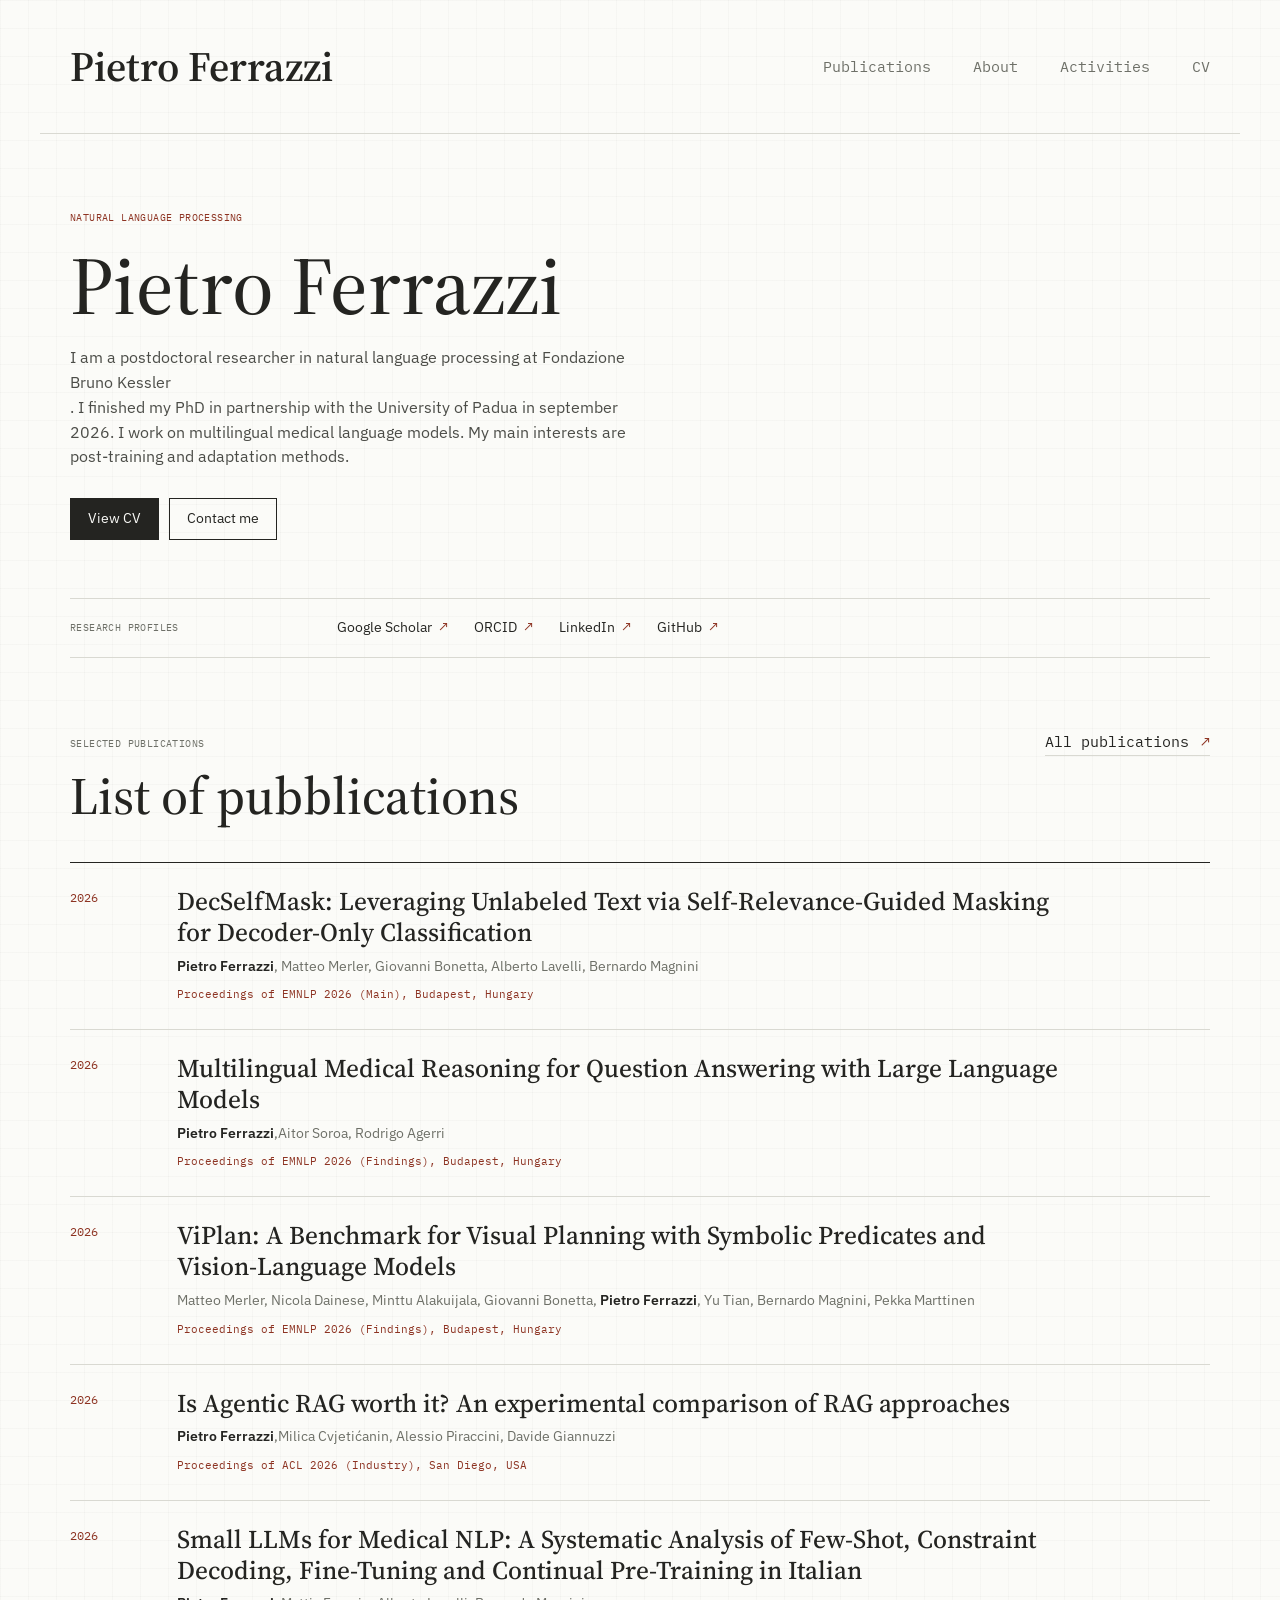
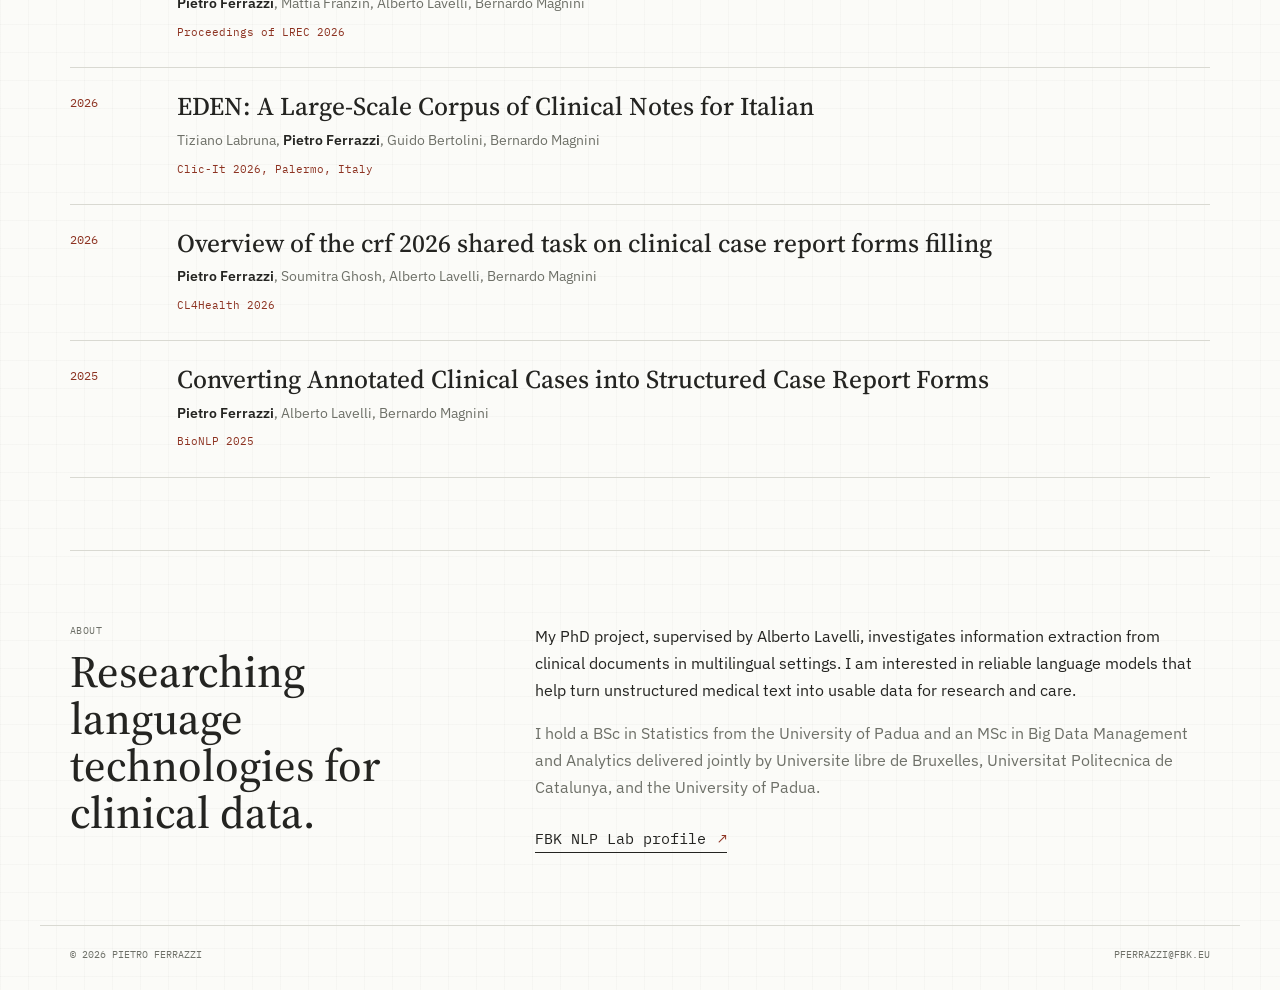
==== index.html @ 0dffb195 "changed bio" ====
<!DOCTYPE html>
<html lang="en">
  <head>
    <meta charset="UTF-8">
    <meta name="viewport" content="width=device-width, initial-scale=1.0">
    <meta
      name="description"
      content="Pietro Ferrazzi is a PhD researcher in natural language processing at Fondazione Bruno Kessler and the University of Padua."
    >
    <meta name="theme-color" content="#fbfbf8">
    <title>Pietro Ferrazzi | Researcher in NLP</title>
    <link rel="preconnect" href="https://fonts.googleapis.com">
    <link rel="preconnect" href="https://fonts.gstatic.com" crossorigin>
    <link
      href="https://fonts.googleapis.com/css2?family=IBM+Plex+Mono:wght@400;500&family=IBM+Plex+Sans:wght@400;500;600&family=Source+Serif+4:opsz,wght@8..60,500;8..60,600&display=swap"
      rel="stylesheet"
    >
    <link rel="stylesheet" href="styles.css">
  </head>
  <body>
    <header class="site-header">
      <a class="site-name" href="#top">Pietro Ferrazzi</a>
      <nav aria-label="Main navigation">
        <a href="#publications">Publications</a>
        <a href="#about">About</a>
        <a href="activities.html">Activities</a>
        <a href="cv.html">CV</a>
      </nav>
    </header>

    <main id="top">
      <section class="profile" aria-labelledby="page-title">
        <div class="identity">
          <p class="kicker">Natural language processing</p>
          <h1 id="page-title">Pietro Ferrazzi</h1>
          <p class="summary">
            I am a postdoctoral researcher in natural language processing at <a href="https://nlplab.fbk.eu/" target="_blank" rel="noreferrer">Fondazione Bruno Kessler</a><br>. I finished my PhD in partnership with the <a href="https://www.unipd.it/" target="_blank" rel="noreferrer">University of Padua</a> in september 2026. I work on multilingual medical language models. My main interests are post-training and adaptation methods.
          </p>
          <div class="primary-actions">
            <a class="button button-primary" href="cv.html">View CV</a>
            <a class="button" href="mailto:pferrazzi@fbk.eu">Contact me</a>
          </div>
        </div>

      </section>

      <section class="quick-links" aria-label="Research profiles">
        <p class="section-label">Research profiles</p>
        <div class="link-set">
          <a href="https://scholar.google.com/citations?user=y60N1qsAAAAJ&amp;hl=en" target="_blank" rel="noreferrer">Google Scholar <span aria-hidden="true">&nearr;</span></a>
          <a href="https://orcid.org/0009-0007-6223-9112" target="_blank" rel="noreferrer">ORCID <span aria-hidden="true">&nearr;</span></a>
          <a href="https://www.linkedin.com/in/pietro-ferrazzi/" target="_blank" rel="noreferrer">LinkedIn <span aria-hidden="true">&nearr;</span></a>
          <a href="https://github.com/ferrazzipietro" target="_blank" rel="noreferrer">GitHub <span aria-hidden="true">&nearr;</span></a>
        </div>
      </section>

      <section class="content-section publications" id="publications" aria-labelledby="publications-title">
        <div class="section-heading">
          <p class="section-label">Selected publications</p>
          <a class="quiet-link" href="https://scholar.google.com/citations?user=y60N1qsAAAAJ&amp;hl=en" target="_blank" rel="noreferrer">All publications <span aria-hidden="true">&nearr;</span></a>
        </div>
        <h2 id="publications-title">List of pubblications</h2>

        <ol class="publication-list">
          <li>
            <p class="publication-year">2026</p>
            <div class="publication-body">
              <h3><a href="https://arxiv.org/abs/2606.09466" target="_blank" rel="noreferrer">DecSelfMask: Leveraging Unlabeled Text via Self-Relevance-Guided Masking for Decoder-Only Classification</a></h3>
              <p><strong>Pietro Ferrazzi</strong>, Matteo Merler, Giovanni Bonetta, Alberto Lavelli, Bernardo Magnini</p>
              <p class="venue">Proceedings of EMNLP 2026 (Main), Budapest, Hungary</p>
            </div>
          </li>
          <li>
            <p class="publication-year">2026</p>
            <div class="publication-body">
              <h3><a href="https://arxiv.org/abs/2512.05658" target="_blank" rel="noreferrer">Multilingual Medical Reasoning for Question Answering with Large Language Models</a></h3>
              <p><strong>Pietro Ferrazzi</strong>,Aitor Soroa, Rodrigo Agerri</p>
              <p class="venue">Proceedings of EMNLP 2026 (Findings), Budapest, Hungary</p>
            </div>
          </li>
          <li>
            <p class="publication-year">2026</p>
            <div class="publication-body">
              <h3><a href="https://arxiv.org/abs/2606.09466" target="_blank" rel="noreferrer">ViPlan: A Benchmark for Visual Planning with Symbolic Predicates and Vision-Language Models</a></h3>
              <p>Matteo Merler, Nicola Dainese, Minttu Alakuijala, Giovanni Bonetta, <strong>Pietro Ferrazzi</strong>, Yu Tian, Bernardo Magnini, Pekka Marttinen</p>
              <p class="venue">Proceedings of EMNLP 2026 (Findings), Budapest, Hungary</p>
            </div>
          </li>
          <li>
            <p class="publication-year">2026</p>
            <div class="publication-body">
              <h3><a href="https://aclanthology.org/2026.acl-industry.5/" target="_blank" rel="noreferrer">Is Agentic RAG worth it? An experimental comparison of RAG approaches</a></h3>
              <p><strong>Pietro Ferrazzi</strong>,Milica Cvjetićanin, Alessio Piraccini, Davide Giannuzzi</p>
              <p class="venue">Proceedings of ACL 2026 (Industry), San Diego, USA</p>
            </div>
          </li>
          <li>
            <p class="publication-year">2026</p>
            <div class="publication-body">
              <h3><a href="https://lrec.elra.info/lrec2026-main-192" target="_blank" rel="noreferrer">Small LLMs for Medical NLP: A Systematic Analysis of Few-Shot, Constraint Decoding, Fine-Tuning and Continual Pre-Training in Italian</a></h3>
              <p><strong>Pietro Ferrazzi</strong>, Mattia Franzin, Alberto Lavelli, Bernardo Magnini</p>
              <p class="venue">Proceedings of LREC 2026</p>
            </div>
          </li>
          <li>
            <p class="publication-year">2026</p>
            <div class="publication-body">
              <h3><a href="https://aclanthology.org/2026.acl-srw.9/" target="_blank" rel="noreferrer">EDEN: A Large-Scale Corpus of Clinical Notes for Italian</a></h3>
              <p>Tiziano Labruna, <strong>Pietro Ferrazzi</strong>, Guido Bertolini, Bernardo Magnini</p>
              <p class="venue">Clic-It 2026, Palermo, Italy</p>
            </div>
          </li>
          <li>
            <p class="publication-year">2026</p>
            <div class="publication-body">
              <h3><a href="https://aclanthology.org/2026.cl4health-1.22/" target="_blank" rel="noreferrer">Overview of the crf 2026 shared task on clinical case report forms filling</a></h3>
              <p><strong>Pietro Ferrazzi</strong>, Soumitra Ghosh, Alberto Lavelli, Bernardo Magnini</p>
              <p class="venue">CL4Health 2026</p>
            </div>
          </li>
          <li>
            <p class="publication-year">2025</p>
            <div class="publication-body">
              <h3><a href="https://aclanthology.org/2025.bionlp-1.26/" target="_blank" rel="noreferrer">Converting Annotated Clinical Cases into Structured Case Report Forms</a></h3>
              <p><strong>Pietro Ferrazzi</strong>, Alberto Lavelli, Bernardo Magnini</p>
              <p class="venue">BioNLP 2025</p>
            </div>
          </li>
        </ol>
      </section>

      <section class="content-section about" id="about" aria-labelledby="about-title">
        <div>
          <p class="section-label">About</p>
          <h2 id="about-title">Researching language technologies for clinical data.</h2>
        </div>
        <div class="about-copy">
          <p>
            My PhD project, supervised by Alberto Lavelli, investigates information extraction from clinical documents in multilingual settings. I am interested in reliable language models that help turn unstructured medical text into usable data for research and care.
          </p>
          <p>
            I hold a BSc in Statistics from the University of Padua and an MSc in Big Data Management and Analytics delivered jointly by Universite libre de Bruxelles, Universitat Politecnica de Catalunya, and the University of Padua.
          </p>
          <a class="text-link" href="https://nlplab.fbk.eu/people/pietro-ferrazzi" target="_blank" rel="noreferrer">FBK NLP Lab profile <span aria-hidden="true">&nearr;</span></a>
        </div>
      </section>
    </main>

    <footer>
      <p>&copy; <span data-year></span> Pietro Ferrazzi</p>
      <a href="mailto:pferrazzi@fbk.eu">pferrazzi@fbk.eu</a>
    </footer>
    <script src="script.js"></script>
  </body>
</html>
---- styles.css ----
:root {
  --background: #fbfbf8;
  --ink: #242421;
  --muted: #6e7068;
  --line: #d9d9d2;
  --accent: #8d3322;
  --serif: "Source Serif 4", Georgia, serif;
  --sans: "IBM Plex Sans", sans-serif;
  --mono: "IBM Plex Mono", monospace;
}

* { box-sizing: border-box; }
html { scroll-behavior: smooth; }
body {
  background-color: var(--background);
  background-image: linear-gradient(rgba(36, 36, 33, .025) 1px, transparent 1px), linear-gradient(90deg, rgba(36, 36, 33, .025) 1px, transparent 1px);
  background-size: 28px 28px;
  color: var(--ink);
  font-family: var(--sans);
  font-size: 16px;
  line-height: 1.55;
  margin: 0;
}

a { color: inherit; text-decoration: none; }
a:focus-visible { outline: 2px solid var(--accent); outline-offset: 4px; }
h1, h2, h3, p { margin-top: 0; }

.site-header {
  align-items: center;
  border-bottom: 1px solid var(--line);
  display: flex;
  justify-content: space-between;
  margin: 0 auto;
  max-width: 1200px;
  padding: 34px 30px;
}
.site-name { font-family: var(--serif); font-size: 42px; font-weight: 600; }
nav { display: flex; gap: 42px; }
nav a, .quiet-link, .text-link { font-family: var(--mono); font-size: 15px; }
nav a { color: var(--muted); }
nav a:hover, .quiet-link:hover, .text-link:hover { color: var(--accent); }

main { margin: 0 auto; max-width: 1200px; padding: 0 30px; }
.profile {
  display: grid;
  gap: clamp(42px, 8vw, 126px);
  grid-template-columns: minmax(0, 1.35fr) minmax(300px, .8fr);
  padding: clamp(48px, 6.5vw, 76px) 0 clamp(42px, 5vw, 58px);
}
.kicker, .section-label, .fact-label {
  color: var(--muted);
  font-family: var(--mono);
  font-size: 10px;
  letter-spacing: .04em;
  text-transform: uppercase;
}
.kicker { color: var(--accent); margin-bottom: 20px; }
h1, h2 { font-family: var(--serif); font-weight: 500; letter-spacing: 0; }
h1 { font-size: clamp(48px, 6.4vw, 88px); line-height: .96; margin-bottom: 21px; }
.role { font-size: clamp(19px, 2.1vw, 27px); line-height: 1.25; margin-bottom: 21px; }
.summary { color: #4c4d48; font-size: 16px; max-width: 570px; }
.primary-actions { display: flex; flex-wrap: wrap; gap: 10px; margin-top: 29px; }
.button { border: 1px solid var(--ink); display: inline-block; font-size: 14px; padding: 9px 17px; transition: background-color .18s ease, color .18s ease; }
.button:hover { background: var(--ink); color: var(--background); }
.button-primary { background: var(--ink); color: var(--background); }
.button-primary:hover { background: var(--accent); border-color: var(--accent); }

.profile-facts { align-self: end; border-top: 2px solid var(--ink); }
.fact { border-bottom: 1px solid var(--line); padding: 14px 0 15px; }
.fact-label { margin-bottom: 3px; }
.fact p:last-child { font-size: 14px; line-height: 1.45; margin: 0; }
.fact a { border-bottom: 1px solid var(--line); }
.fact a:hover { border-color: var(--accent); color: var(--accent); }

.quick-links { align-items: center; border-bottom: 1px solid var(--line); border-top: 1px solid var(--line); display: grid; gap: 34px; grid-template-columns: minmax(140px, .8fr) minmax(0, 3fr); padding: 18px 0; }
.quick-links .section-label { margin: 0; }
.link-set { display: flex; flex-wrap: wrap; gap: 12px 25px; }
.link-set a { font-size: 14px; }
.link-set a:hover { color: var(--accent); }
.link-set span, .quiet-link span, .text-link span { color: var(--accent); margin-left: 3px; }

.content-section { padding: clamp(50px, 6vw, 72px) 0; }
.section-heading { align-items: baseline; display: flex; justify-content: space-between; }
.section-heading .section-label { margin-bottom: 18px; }
.quiet-link { border-bottom: 1px solid var(--line); padding-bottom: 2px; }
h2 { font-size: clamp(34px, 4.1vw, 54px); line-height: 1.05; margin-bottom: 38px; }
.publication-list { border-top: 1px solid var(--ink); list-style: none; margin: 0; padding: 0; }
.publication-list li { border-bottom: 1px solid var(--line); display: grid; gap: 22px; grid-template-columns: 85px minmax(0, 1fr); padding: 23px 0 26px; }
.publication-year { color: var(--accent); font-family: var(--mono); font-size: 12px; margin: 3px 0 0; }
.publication-body h3 { font-family: var(--serif); font-size: clamp(20px, 2vw, 27px); font-weight: 500; line-height: 1.2; margin-bottom: 8px; max-width: 890px; }
.publication-body h3 a:hover { color: var(--accent); }
.publication-body p { color: var(--muted); font-size: 14px; margin-bottom: 3px; }
.publication-body strong { color: var(--ink); font-weight: 600; }
.publication-body .venue { color: var(--accent); font-family: var(--mono); font-size: 11px; margin: 9px 0 0; }

.about { border-top: 1px solid var(--line); display: grid; gap: clamp(45px, 10vw, 165px); grid-template-columns: minmax(160px, .8fr) minmax(0, 1.6fr); }
.about h2 { font-size: clamp(30px, 3.5vw, 46px); margin-bottom: 0; }
.about-copy { max-width: 685px; }
.about-copy p { font-size: 16px; line-height: 1.7; }
.about-copy p + p { color: var(--muted); }
.text-link { border-bottom: 1px solid var(--ink); display: inline-block; margin-top: 9px; padding-bottom: 2px; }

.cv-intro { padding-bottom: clamp(45px, 6vw, 72px); }
.cv-section { border-top: 1px solid var(--line); max-width: 900px; }
.cv-section h2 { margin-bottom: 21px; }
.cv-copy { font-size: 17px; line-height: 1.7; max-width: 760px; }
.career-section { max-width: none; }
.career-list { position: relative; }
.career-list::before { background: #465164; bottom: 10px; content: ""; left: calc(28% + 32px); position: absolute; top: 10px; width: 2px; }
.career-entry { display: grid; grid-template-columns: minmax(190px, 28%) 64px minmax(0, 1fr); padding: 0 0 clamp(64px, 7vw, 105px); }
.career-entry:last-child { padding-bottom: 0; }
.career-meta { grid-column: 1; padding-right: 28px; }
.career-organisation { color: var(--ink); font-family: var(--mono); font-size: 12px; font-weight: 500; letter-spacing: .02em; line-height: 1.6; margin-bottom: 18px; text-transform: uppercase; }
.career-period { color: #566174; font-family: var(--mono); font-size: 12px; font-style: italic; line-height: 1.4; margin: 0; }
.career-marker { align-items: start; display: flex; grid-column: 2; justify-content: center; position: relative; }
.career-marker span { background: #465164; border: 3px solid var(--background); border-radius: 50%; display: block; height: 22px; margin-top: -3px; width: 22px; }
.career-detail { grid-column: 3; padding-left: 12px; }
.career-detail h3 { font-family: var(--mono); font-size: clamp(16px, 1.6vw, 21px); font-weight: 500; line-height: 1.35; margin: 0 0 17px; text-transform: uppercase; }
.career-detail p:last-child { color: #566174; font-family: var(--mono); font-size: 14px; line-height: 1.6; margin-bottom: 0; max-width: 700px; }

.activities-intro { align-items: end; display: grid; gap: clamp(45px, 10vw, 150px); grid-template-columns: minmax(0, 1fr) minmax(260px, .55fr); padding: clamp(70px, 10vw, 126px) 0 clamp(50px, 7vw, 84px); }
.activities-intro h1 { margin: 0; }
.activities-intro > p { color: #4c4d48; font-size: 17px; line-height: 1.65; margin: 0 0 5px; max-width: 400px; }
.activities-list { border-top: 2px solid var(--ink); }
.activity-entry { display: grid; gap: 28px; grid-template-columns: minmax(130px, .52fr) minmax(220px, .9fr) minmax(0, 1.25fr); padding: clamp(38px, 5vw, 68px) 0; }
.activity-entry + .activity-entry { border-top: 1px solid var(--line); }
.activity-meta { padding-top: 3px; }
.activity-date, .activity-type { font-family: var(--mono); font-size: 11px; line-height: 1.45; }
.activity-date { color: var(--accent); margin-bottom: 11px; }
.activity-type { color: var(--muted); margin: 0; text-transform: uppercase; }
.activity-media { aspect-ratio: 4 / 3; margin: 0; overflow: hidden; }
.activity-media img { display: block; height: 100%; object-fit: cover; width: 100%; }
.activity-media-portrait img { object-position: center 26%; }
.activity-media-tall img { object-position: center 38%; }
.activity-copy h2 { font-size: clamp(26px, 3vw, 40px); margin: -5px 0 15px; }
.activity-copy > p { color: #4c4d48; font-size: 15px; line-height: 1.7; margin-bottom: 17px; max-width: 560px; }
.activity-secondary-link { margin-left: 20px; }

footer { border-top: 1px solid var(--line); color: var(--muted); display: flex; font-family: var(--mono); font-size: 10px; justify-content: space-between; margin: 0 auto; max-width: 1200px; padding: 21px 30px 28px; text-transform: uppercase; }
footer p { margin: 0; }
footer a:hover, .print-button:hover { color: var(--accent); }
.print-button { background: none; border: 0; color: inherit; cursor: pointer; font: inherit; padding: 0; text-transform: uppercase; }

@media (max-width: 720px) {
  .site-header { padding: 34px 20px; }
  nav { gap: 15px; }
  nav a { font-size: 12px; }
  main { padding: 0 20px; }
  .profile { display: block; padding: 65px 0 48px; }
  .profile-facts { margin-top: 54px; }
  .quick-links { display: block; padding: 17px 0; }
  .quick-links .section-label { margin-bottom: 13px; }
  .link-set { gap: 9px 18px; }
  .content-section { padding: 65px 0; }
  .publication-list li { gap: 8px; grid-template-columns: 1fr; }
  .career-list::before { bottom: 8px; left: 10px; top: 8px; }
  .career-entry { column-gap: 14px; grid-template-columns: 22px minmax(0, 1fr); padding-bottom: 54px; row-gap: 12px; }
  .career-meta { grid-column: 2; grid-row: 1; padding-right: 0; }
  .career-marker { grid-column: 1; grid-row: 1 / span 2; justify-content: flex-start; }
  .career-marker span { height: 20px; margin-top: -2px; width: 20px; }
  .career-detail { grid-column: 2; grid-row: 2; padding-left: 0; }
  .career-organisation { font-size: 11px; margin-bottom: 8px; }
  .career-detail h3 { font-size: 16px; margin-bottom: 12px; }
  .career-detail p:last-child { font-size: 13px; }
  .activities-intro { display: block; padding: 65px 0 48px; }
  .activities-intro > p { margin-top: 28px; }
  .activity-entry { display: grid; gap: 18px; grid-template-columns: 1fr; padding: 45px 0; }
  .activity-meta { align-items: baseline; display: flex; gap: 14px; padding: 0; }
  .activity-date { margin: 0; }
  .activity-media { max-width: 560px; order: 3; }
  .activity-copy { order: 2; }
  .activity-copy h2 { margin-top: 0; }
  .activity-secondary-link { margin-left: 15px; }
  .about { display: block; }
  .about .section-label { margin-bottom: 17px; }
  .about h2 { margin-bottom: 28px; }
  footer { padding: 21px 20px 26px; }
}

@media (max-width: 410px) {
  .site-name { font-size: 34px; }
  nav { gap: 10px; }
  nav a { font-size: 11px; }
  .section-heading { align-items: flex-start; flex-direction: column; gap: 4px; }
  .button { padding: 8px 14px; }
}

@media print {
  body { background: #fff; }
  .site-header, .primary-actions, .quick-links, footer { display: none; }
  main { max-width: none; padding: 0; }
}
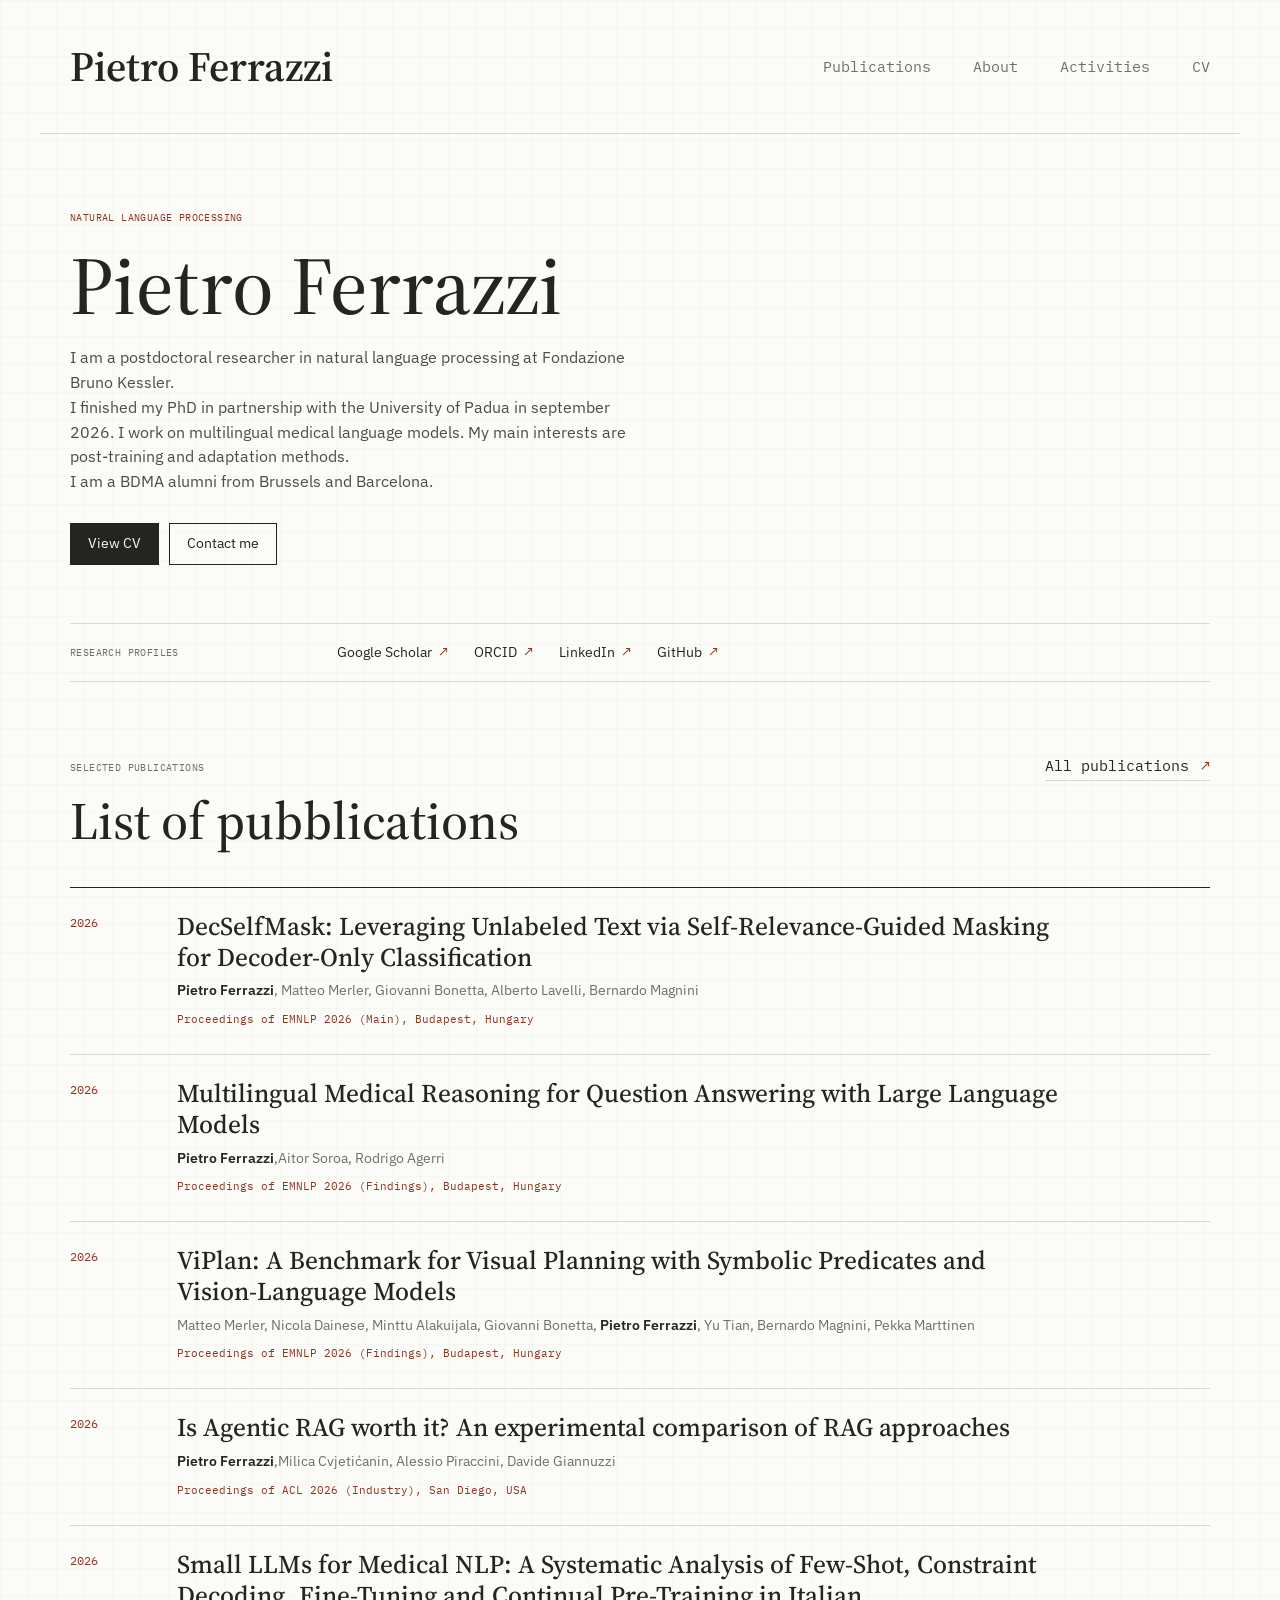
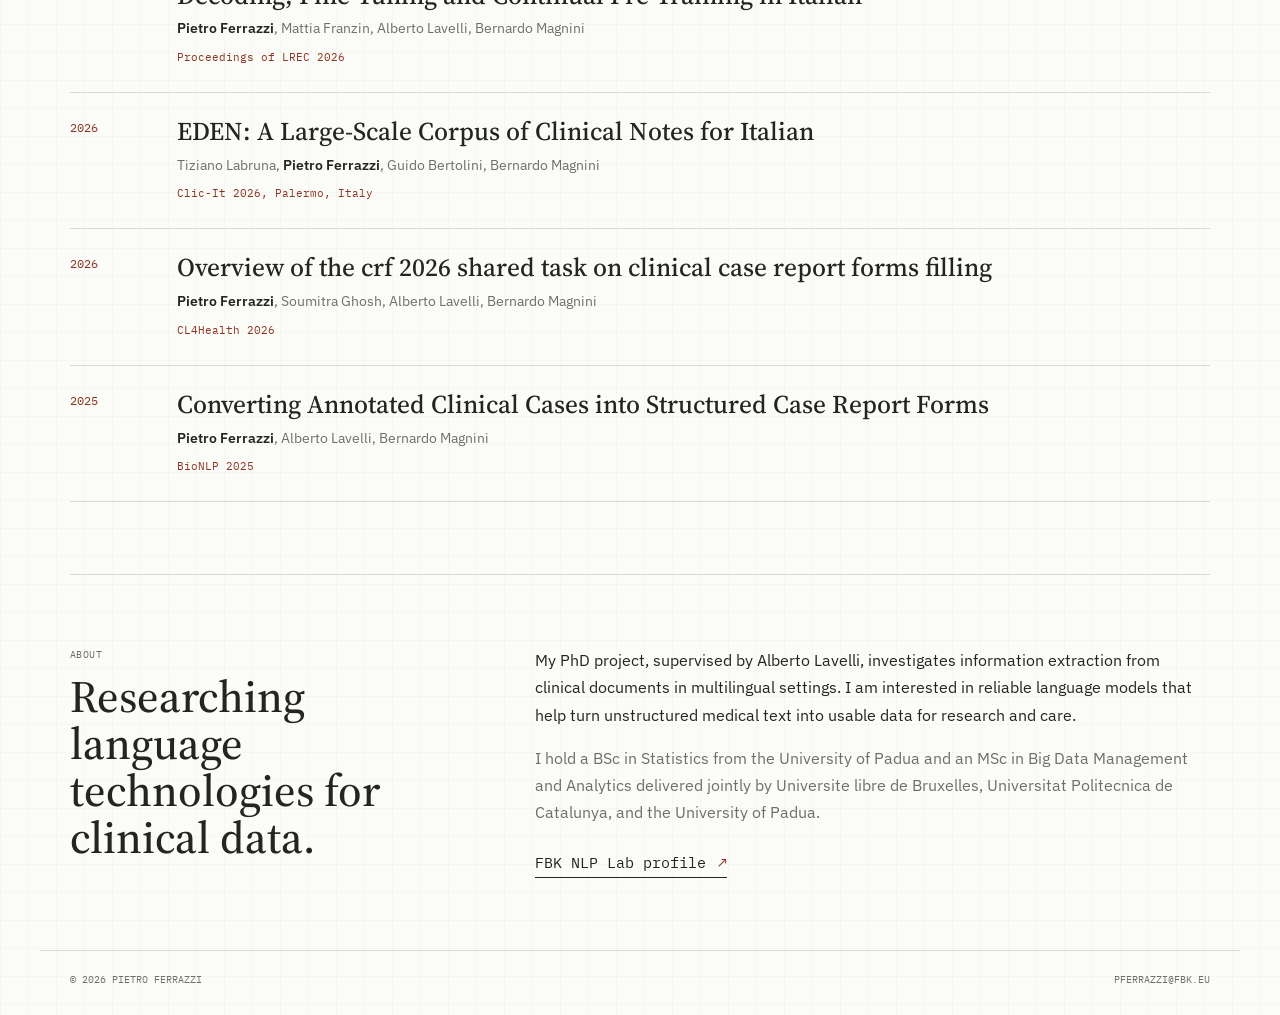
==== commit 9c92d2a2: "changed bio" ====
--- a/index.html
+++ b/index.html
@@ -34,7 +34,7 @@
           <p class="kicker">Natural language processing</p>
           <h1 id="page-title">Pietro Ferrazzi</h1>
           <p class="summary">
-            I am a postdoctoral researcher in natural language processing at <a href="https://nlplab.fbk.eu/" target="_blank" rel="noreferrer">Fondazione Bruno Kessler</a><br>. I finished my PhD in partnership with the <a href="https://www.unipd.it/" target="_blank" rel="noreferrer">University of Padua</a> in september 2026. I work on multilingual medical language models. My main interests are post-training and adaptation methods.
+            I am a postdoctoral researcher in natural language processing at <a href="https://nlplab.fbk.eu/" target="_blank" rel="noreferrer">Fondazione Bruno Kessler</a>.<br>I finished my PhD in partnership with the <a href="https://www.unipd.it/" target="_blank" rel="noreferrer">University of Padua</a> in september 2026. I work on multilingual medical language models. My main interests are post-training and adaptation methods. <br>I am a BDMA alumni from Brussels and Barcelona.
           </p>
           <div class="primary-actions">
             <a class="button button-primary" href="cv.html">View CV</a>
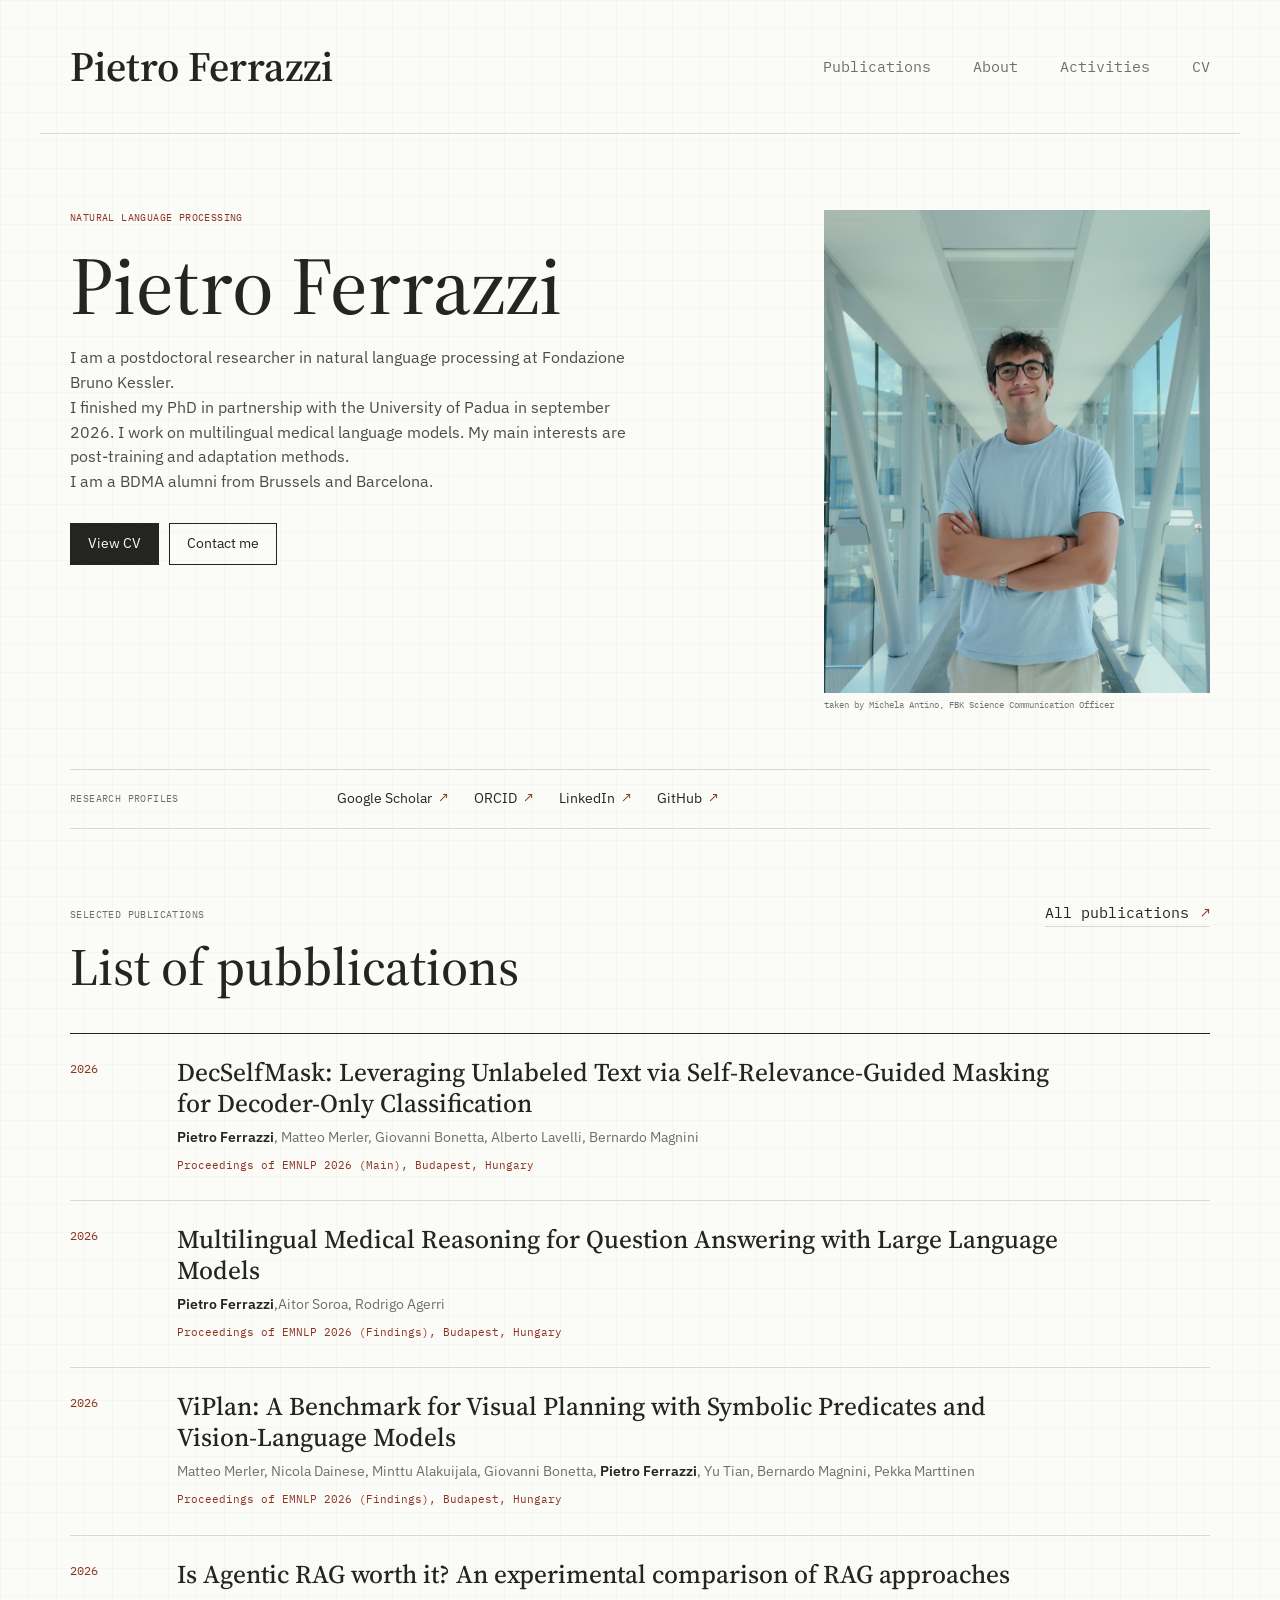
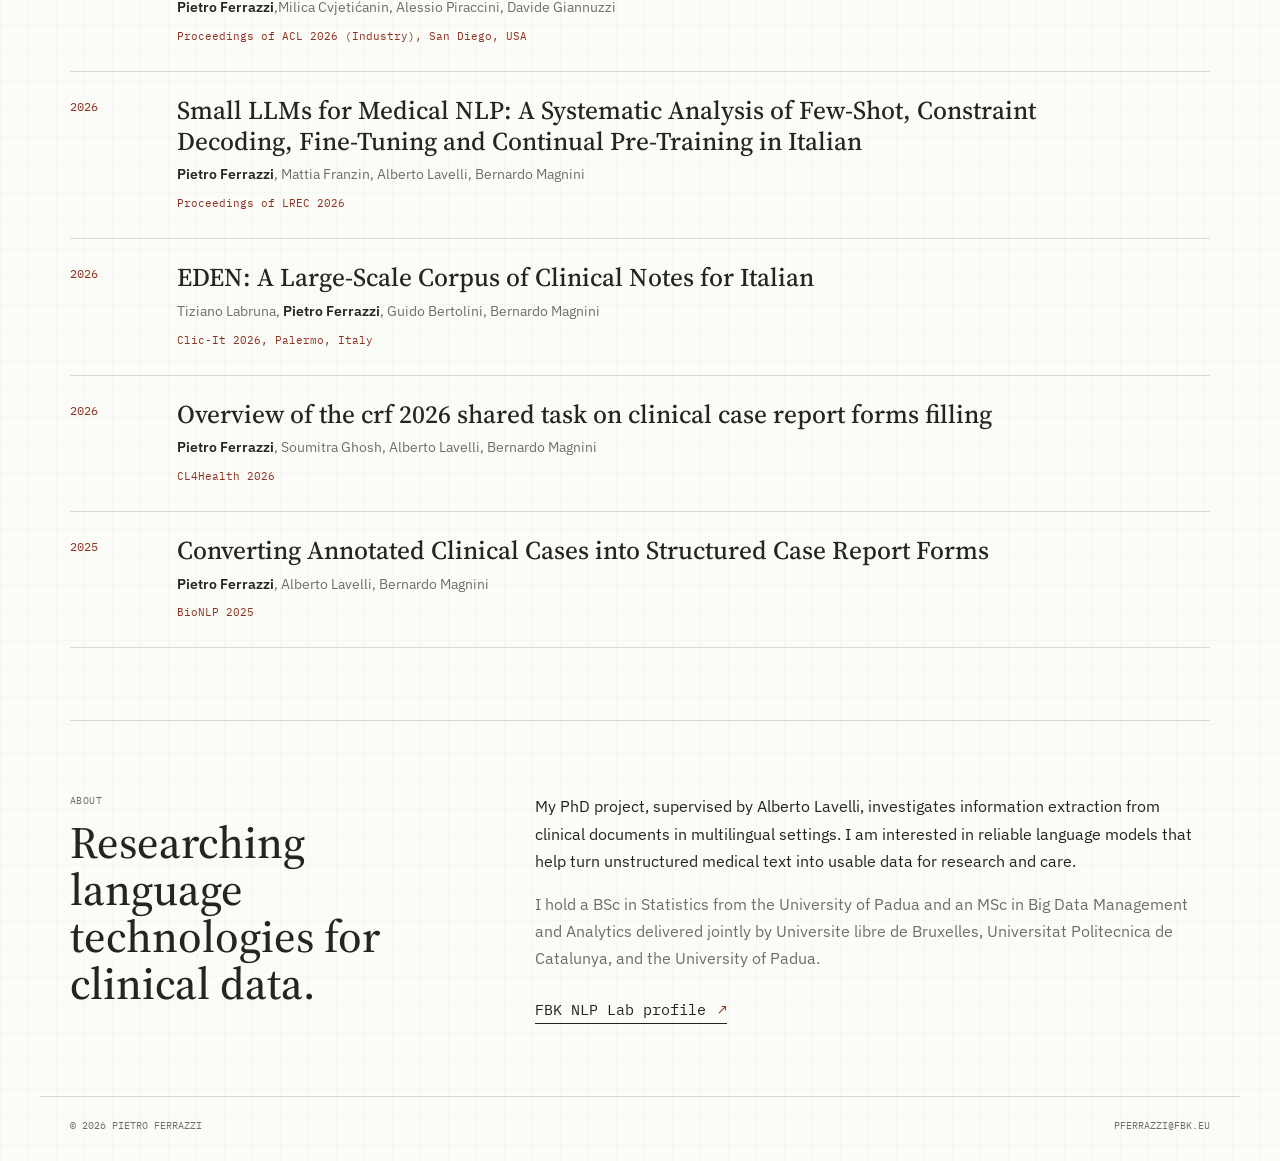
==== commit c39ca02f: "changed bio" ====
--- a/index.html
+++ b/index.html
@@ -41,7 +41,10 @@
             <a class="button" href="mailto:pferrazzi@fbk.eu">Contact me</a>
           </div>
         </div>
-
+        <figure class="profile-portrait">
+          <img src="support/image_fbk.png" alt="Pietro Ferrazzi">
+          <figcaption>taken by Michela Antino, FBK Science Communication Officer</figcaption>
+        </figure>
       </section>
 
       <section class="quick-links" aria-label="Research profiles">
--- a/styles.css
+++ b/styles.css
@@ -65,6 +65,9 @@
 .button:hover { background: var(--ink); color: var(--background); }
 .button-primary { background: var(--ink); color: var(--background); }
 .button-primary:hover { background: var(--accent); border-color: var(--accent); }
+.profile-portrait { align-self: end; margin: 0; max-width: 390px; }
+.profile-portrait img { aspect-ratio: 4 / 5; display: block; object-fit: cover; object-position: center; overflow: hidden; width: 100%; }
+.profile-portrait figcaption { color: #73746e; font-family: var(--mono); font-size: 9px; line-height: 1.35; margin-top: 6px; }
 
 .profile-facts { align-self: end; border-top: 2px solid var(--ink); }
 .fact { border-bottom: 1px solid var(--line); padding: 14px 0 15px; }
@@ -148,6 +151,7 @@
   nav a { font-size: 12px; }
   main { padding: 0 20px; }
   .profile { display: block; padding: 65px 0 48px; }
+  .profile-portrait { margin-top: 42px; max-width: 420px; width: 100%; }
   .profile-facts { margin-top: 54px; }
   .quick-links { display: block; padding: 17px 0; }
   .quick-links .section-label { margin-bottom: 13px; }
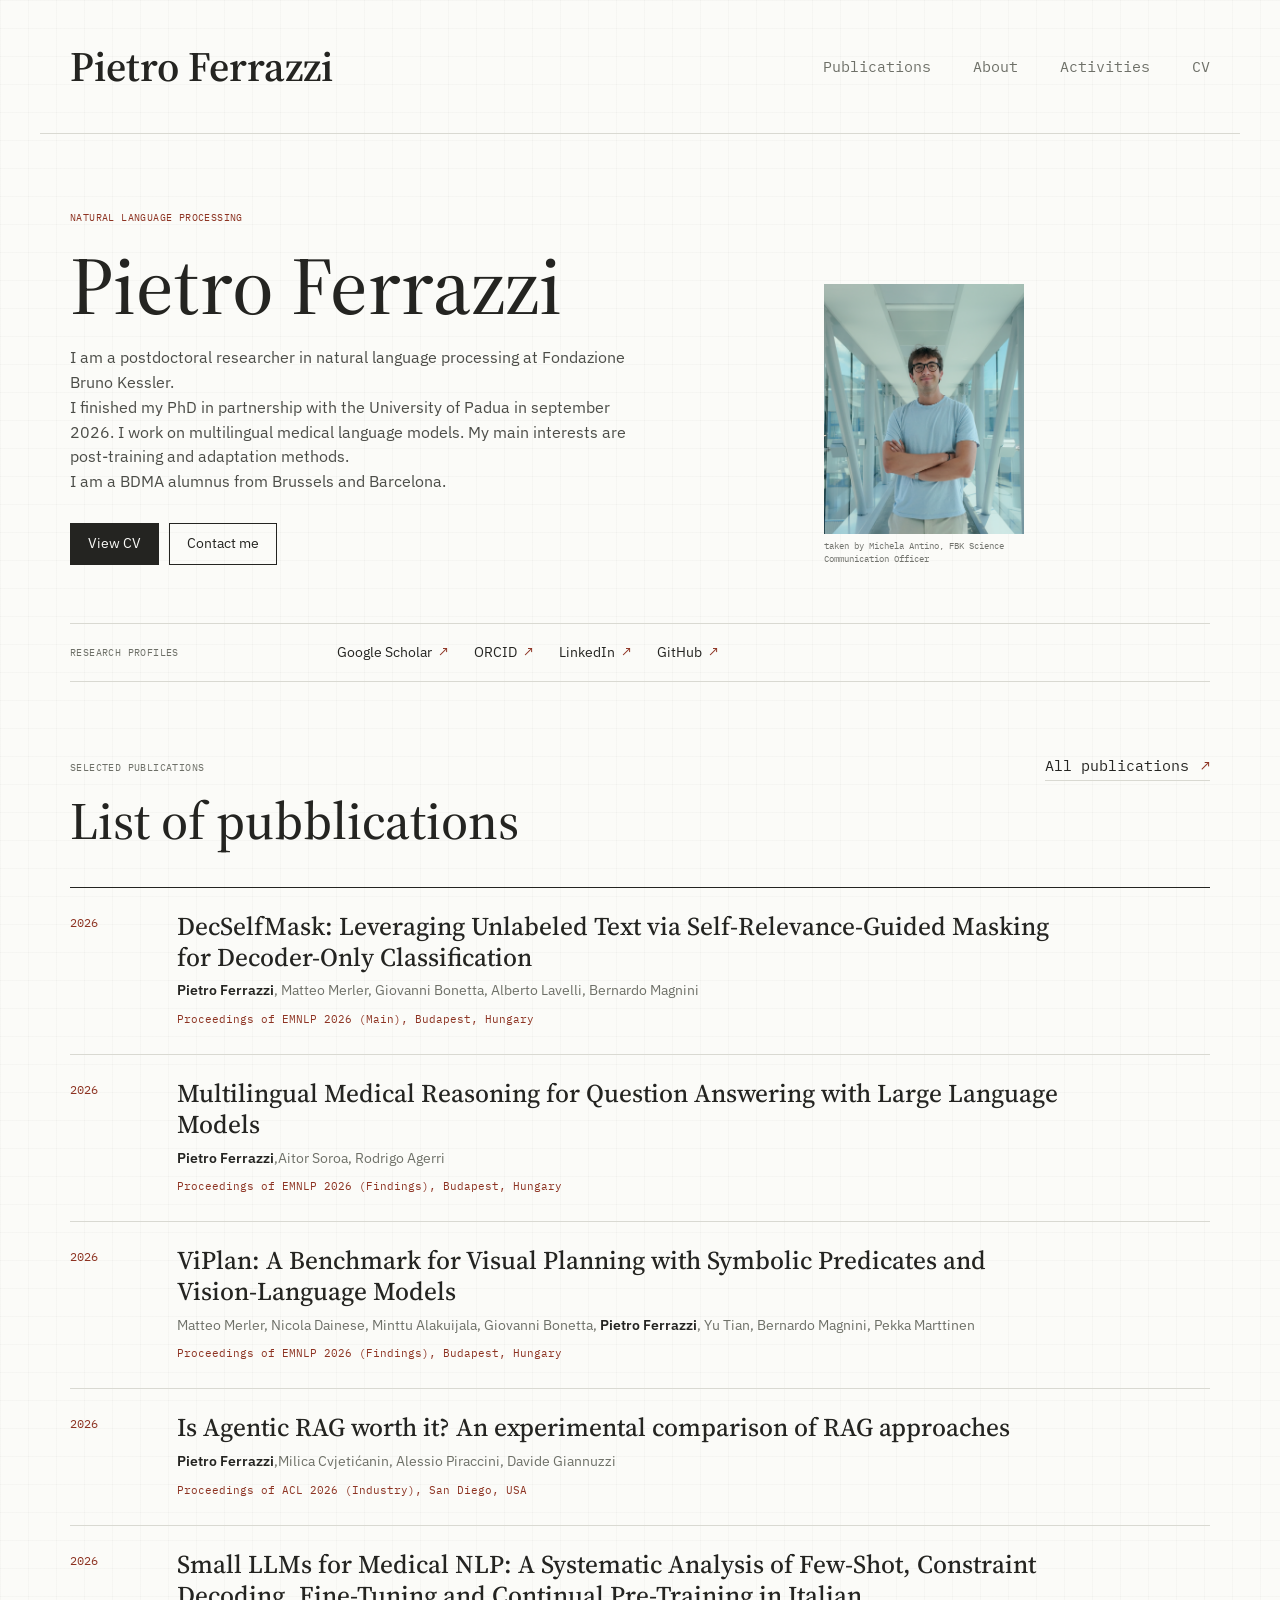
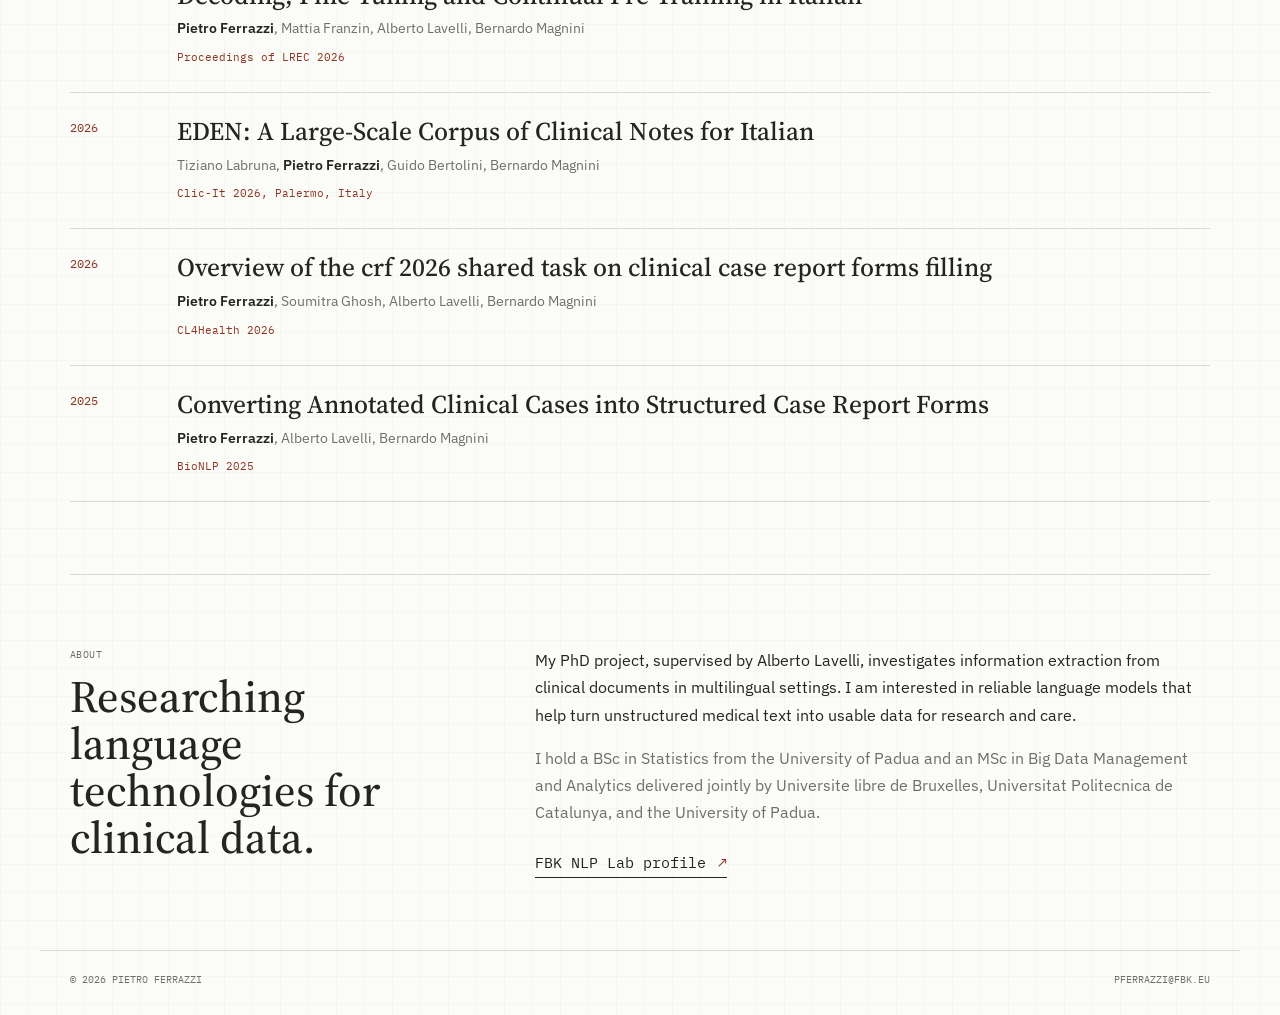
==== commit 8bcd994a: "changed bio" ====
--- a/index.html
+++ b/index.html
@@ -34,7 +34,7 @@
           <p class="kicker">Natural language processing</p>
           <h1 id="page-title">Pietro Ferrazzi</h1>
           <p class="summary">
-            I am a postdoctoral researcher in natural language processing at <a href="https://nlplab.fbk.eu/" target="_blank" rel="noreferrer">Fondazione Bruno Kessler</a>.<br>I finished my PhD in partnership with the <a href="https://www.unipd.it/" target="_blank" rel="noreferrer">University of Padua</a> in september 2026. I work on multilingual medical language models. My main interests are post-training and adaptation methods. <br>I am a BDMA alumni from Brussels and Barcelona.
+            I am a postdoctoral researcher in natural language processing at <a href="https://nlplab.fbk.eu/" target="_blank" rel="noreferrer">Fondazione Bruno Kessler</a>.<br>I finished my PhD in partnership with the <a href="https://www.unipd.it/" target="_blank" rel="noreferrer">University of Padua</a> in september 2026. I work on multilingual medical language models. My main interests are post-training and adaptation methods. <br>I am a BDMA alumnus from Brussels and Barcelona.
           </p>
           <div class="primary-actions">
             <a class="button button-primary" href="cv.html">View CV</a>
--- a/styles.css
+++ b/styles.css
@@ -65,7 +65,7 @@
 .button:hover { background: var(--ink); color: var(--background); }
 .button-primary { background: var(--ink); color: var(--background); }
 .button-primary:hover { background: var(--accent); border-color: var(--accent); }
-.profile-portrait { align-self: end; margin: 0; max-width: 390px; }
+.profile-portrait { align-self: end; margin: 0; max-width: 200px; }
 .profile-portrait img { aspect-ratio: 4 / 5; display: block; object-fit: cover; object-position: center; overflow: hidden; width: 100%; }
 .profile-portrait figcaption { color: #73746e; font-family: var(--mono); font-size: 9px; line-height: 1.35; margin-top: 6px; }
 
@@ -151,7 +151,7 @@
   nav a { font-size: 12px; }
   main { padding: 0 20px; }
   .profile { display: block; padding: 65px 0 48px; }
-  .profile-portrait { margin-top: 42px; max-width: 420px; width: 100%; }
+  .profile-portrait { margin-top: 42px; max-width: 200px; width: 100%; }
   .profile-facts { margin-top: 54px; }
   .quick-links { display: block; padding: 17px 0; }
   .quick-links .section-label { margin-bottom: 13px; }
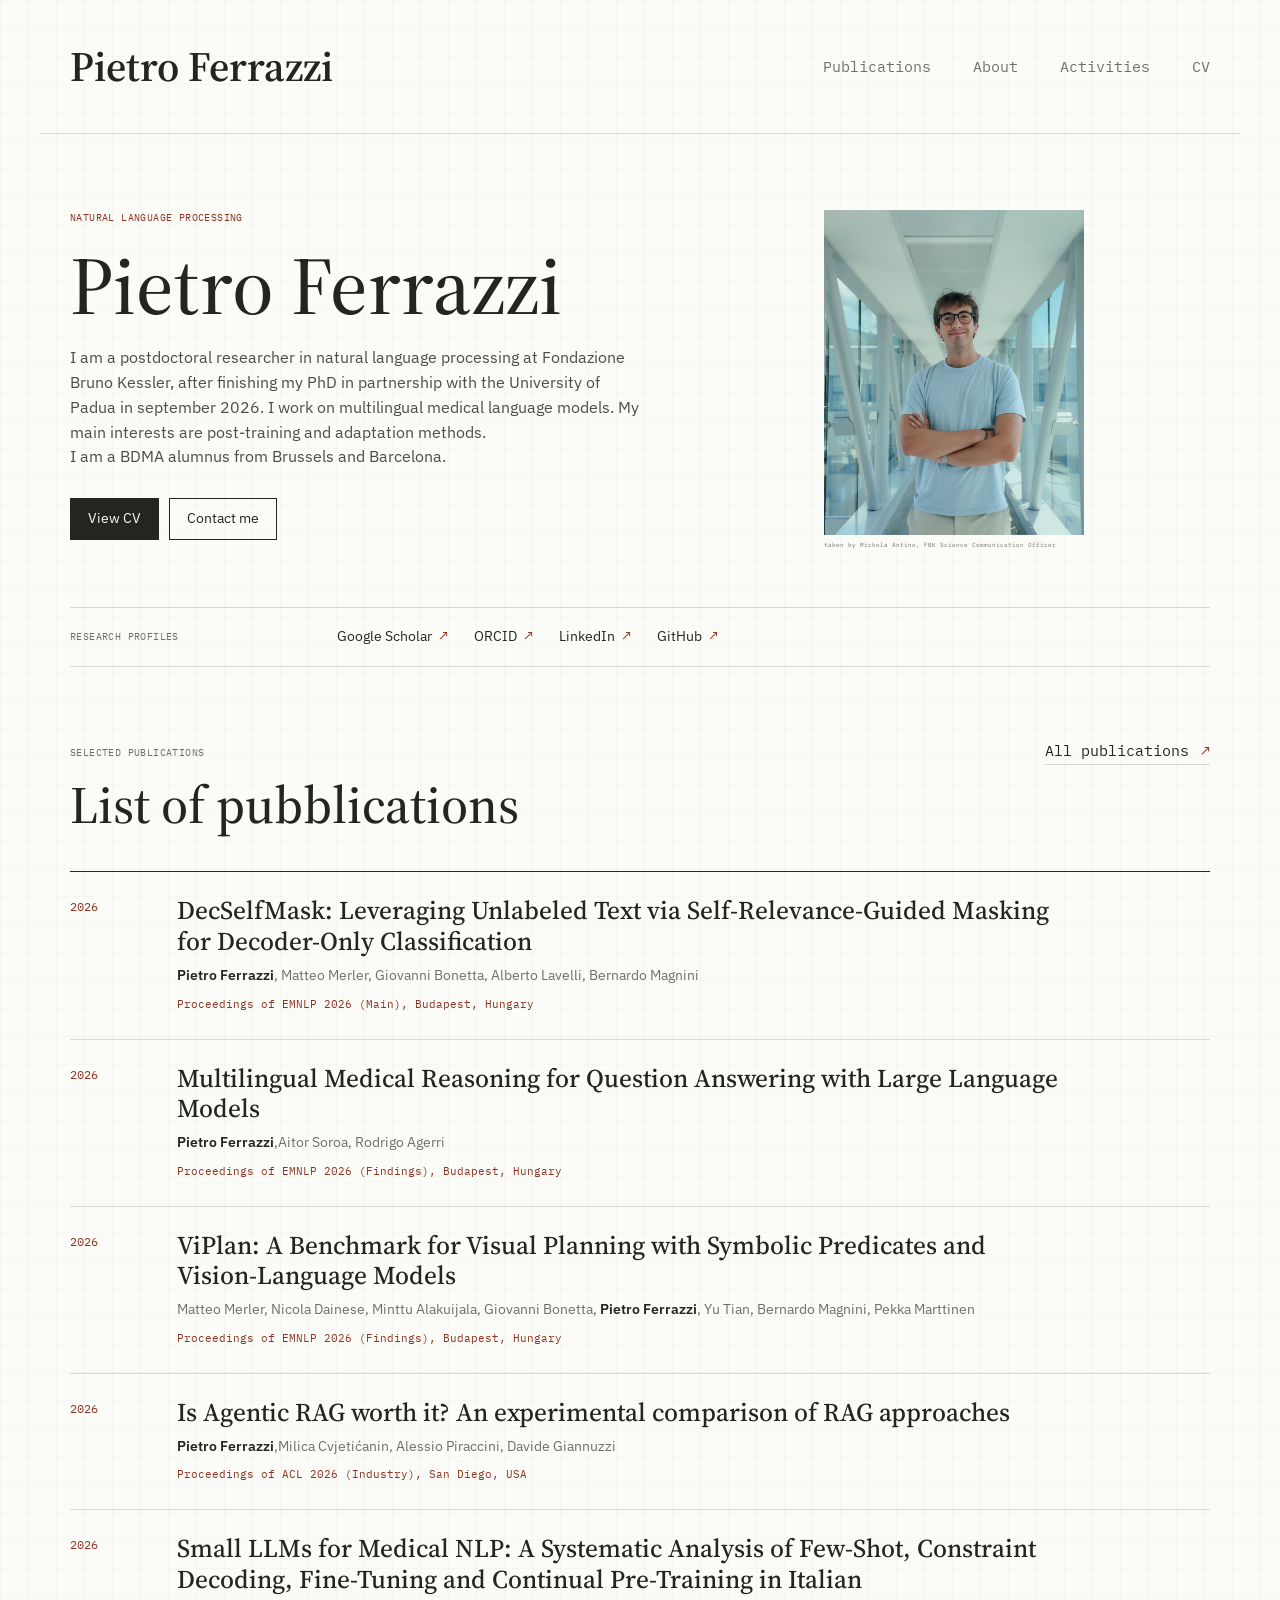
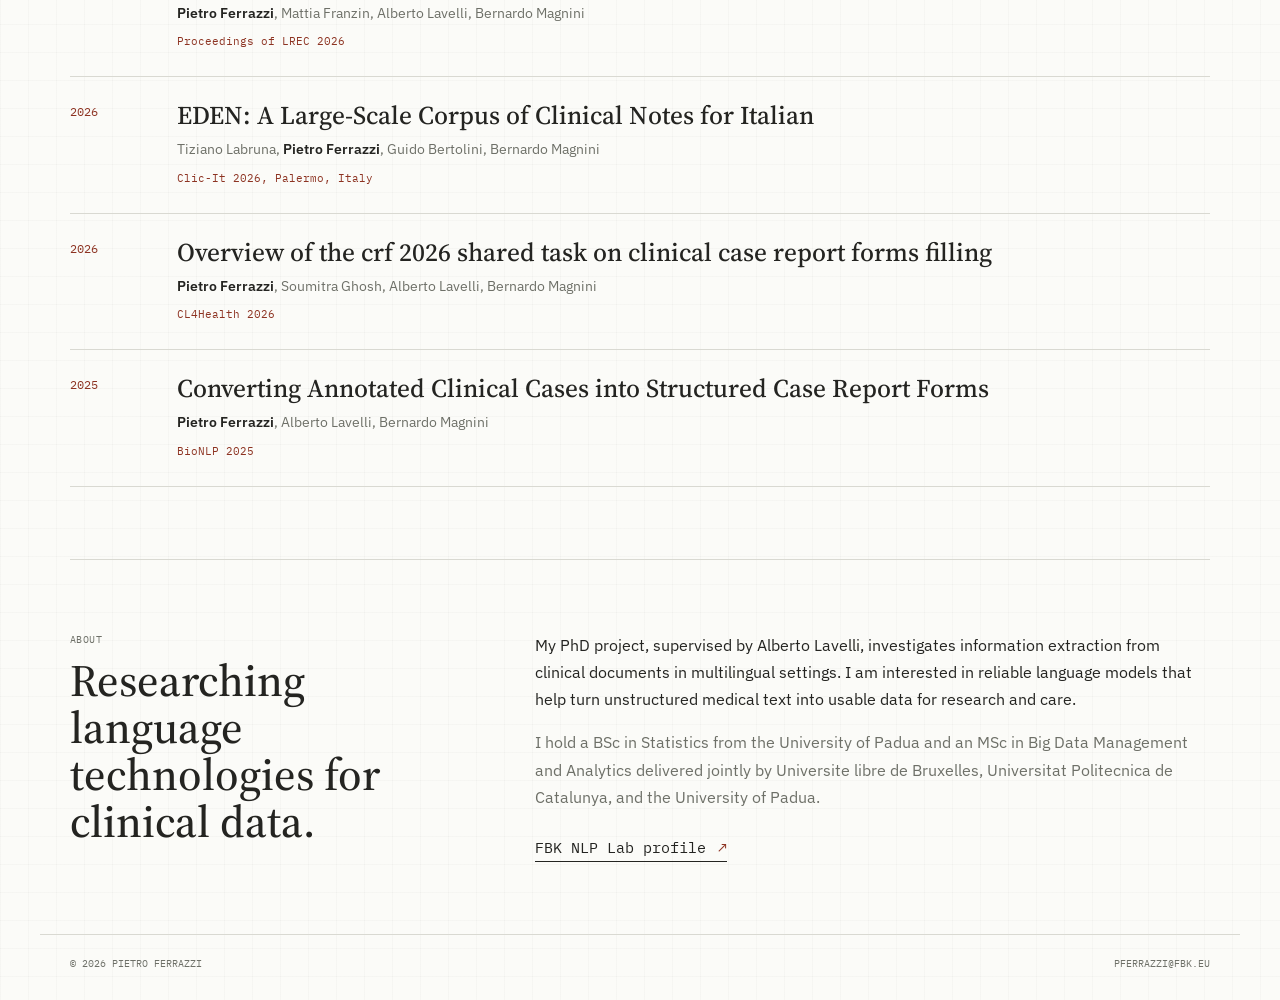
==== commit 8be87b49: "larger image" ====
--- a/index.html
+++ b/index.html
@@ -34,7 +34,7 @@
           <p class="kicker">Natural language processing</p>
           <h1 id="page-title">Pietro Ferrazzi</h1>
           <p class="summary">
-            I am a postdoctoral researcher in natural language processing at <a href="https://nlplab.fbk.eu/" target="_blank" rel="noreferrer">Fondazione Bruno Kessler</a>.<br>I finished my PhD in partnership with the <a href="https://www.unipd.it/" target="_blank" rel="noreferrer">University of Padua</a> in september 2026. I work on multilingual medical language models. My main interests are post-training and adaptation methods. <br>I am a BDMA alumnus from Brussels and Barcelona.
+            I am a postdoctoral researcher in natural language processing at <a href="https://nlplab.fbk.eu/" target="_blank" rel="noreferrer">Fondazione Bruno Kessler</a>, after finishing my PhD in partnership with the <a href="https://www.unipd.it/" target="_blank" rel="noreferrer">University of Padua</a> in september 2026. I work on multilingual medical language models. My main interests are post-training and adaptation methods. <br>I am a BDMA alumnus from Brussels and Barcelona.
           </p>
           <div class="primary-actions">
             <a class="button button-primary" href="cv.html">View CV</a>
--- a/styles.css
+++ b/styles.css
@@ -65,9 +65,9 @@
 .button:hover { background: var(--ink); color: var(--background); }
 .button-primary { background: var(--ink); color: var(--background); }
 .button-primary:hover { background: var(--accent); border-color: var(--accent); }
-.profile-portrait { align-self: end; margin: 0; max-width: 200px; }
+.profile-portrait { align-self: end; margin: 0; max-width: 260px; }
 .profile-portrait img { aspect-ratio: 4 / 5; display: block; object-fit: cover; object-position: center; overflow: hidden; width: 100%; }
-.profile-portrait figcaption { color: #73746e; font-family: var(--mono); font-size: 9px; line-height: 1.35; margin-top: 6px; }
+.profile-portrait figcaption { color: #73746e; font-family: var(--mono); font-size: 6px; line-height: 1.35; margin-top: 6px; }
 
 .profile-facts { align-self: end; border-top: 2px solid var(--ink); }
 .fact { border-bottom: 1px solid var(--line); padding: 14px 0 15px; }
@@ -151,7 +151,7 @@
   nav a { font-size: 12px; }
   main { padding: 0 20px; }
   .profile { display: block; padding: 65px 0 48px; }
-  .profile-portrait { margin-top: 42px; max-width: 200px; width: 100%; }
+  .profile-portrait { margin-top: 42px; max-width: 260px; width: 100%; }
   .profile-facts { margin-top: 54px; }
   .quick-links { display: block; padding: 17px 0; }
   .quick-links .section-label { margin-bottom: 13px; }
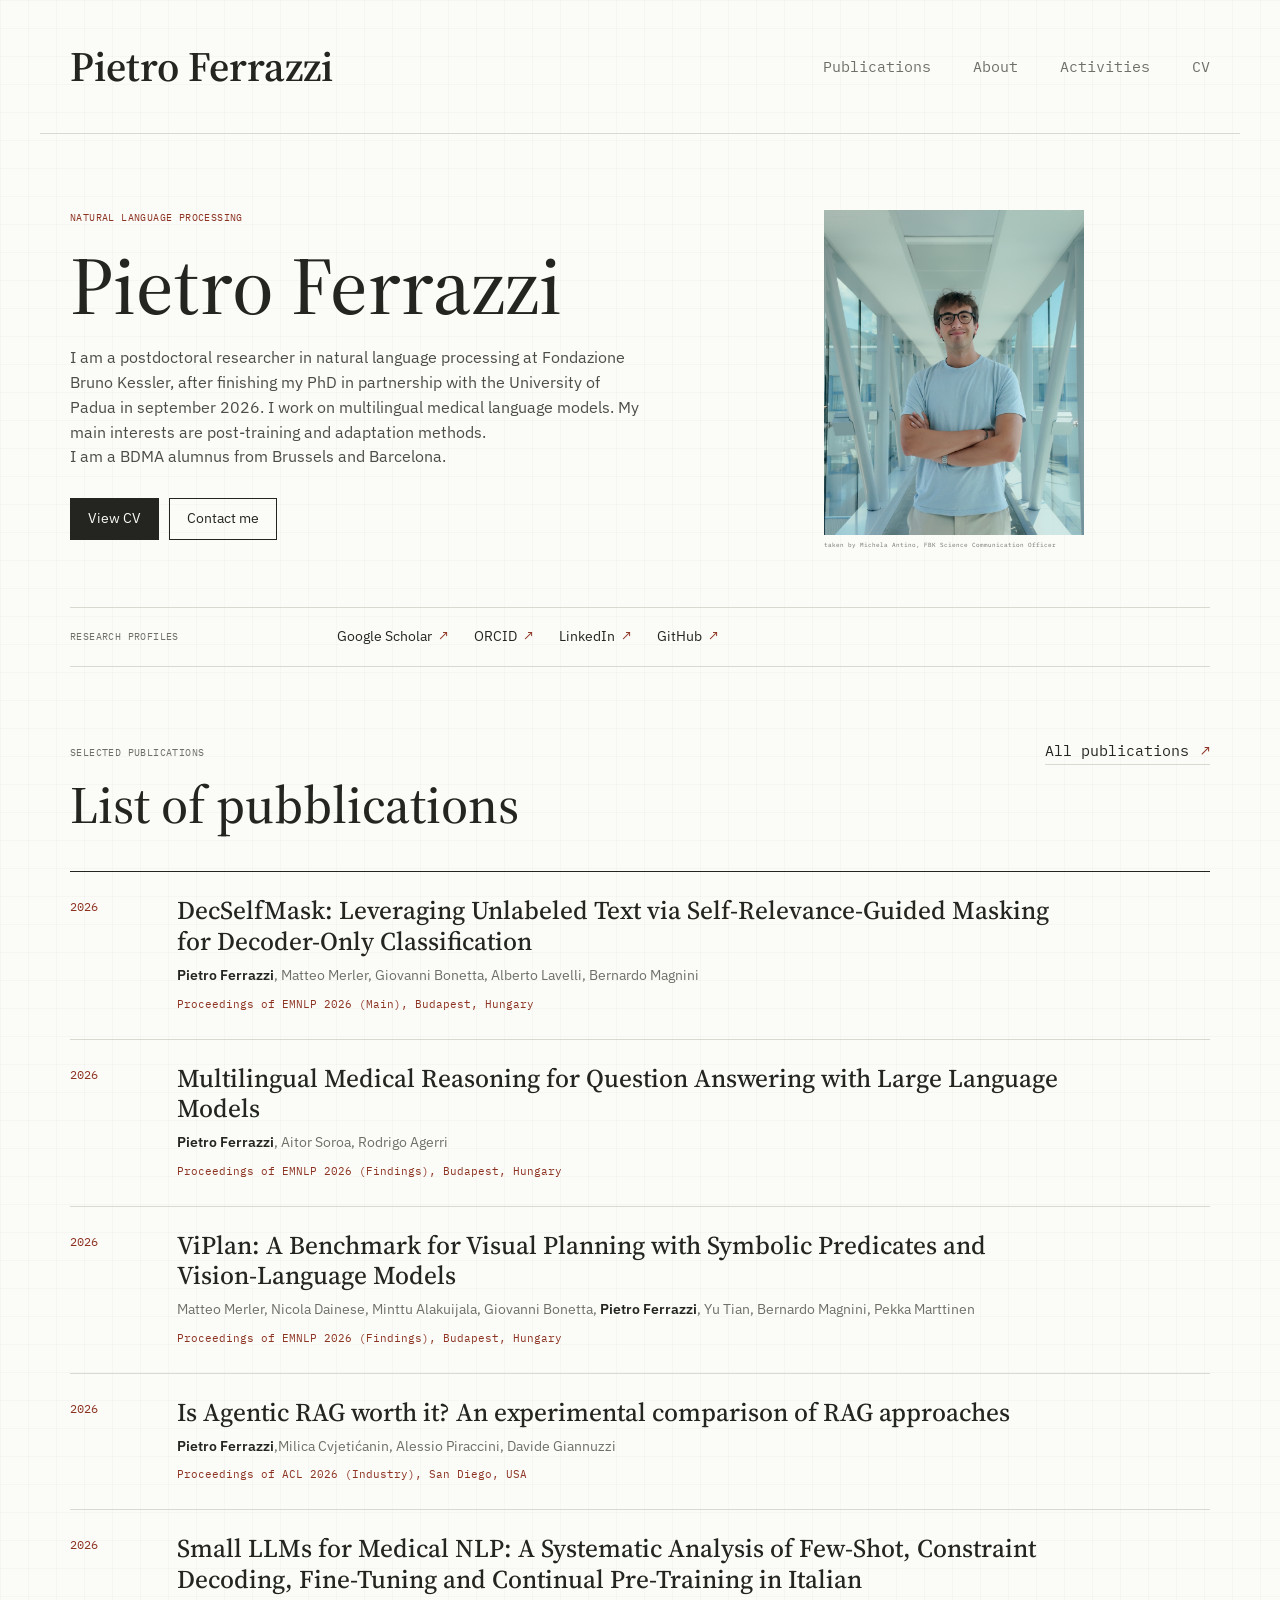
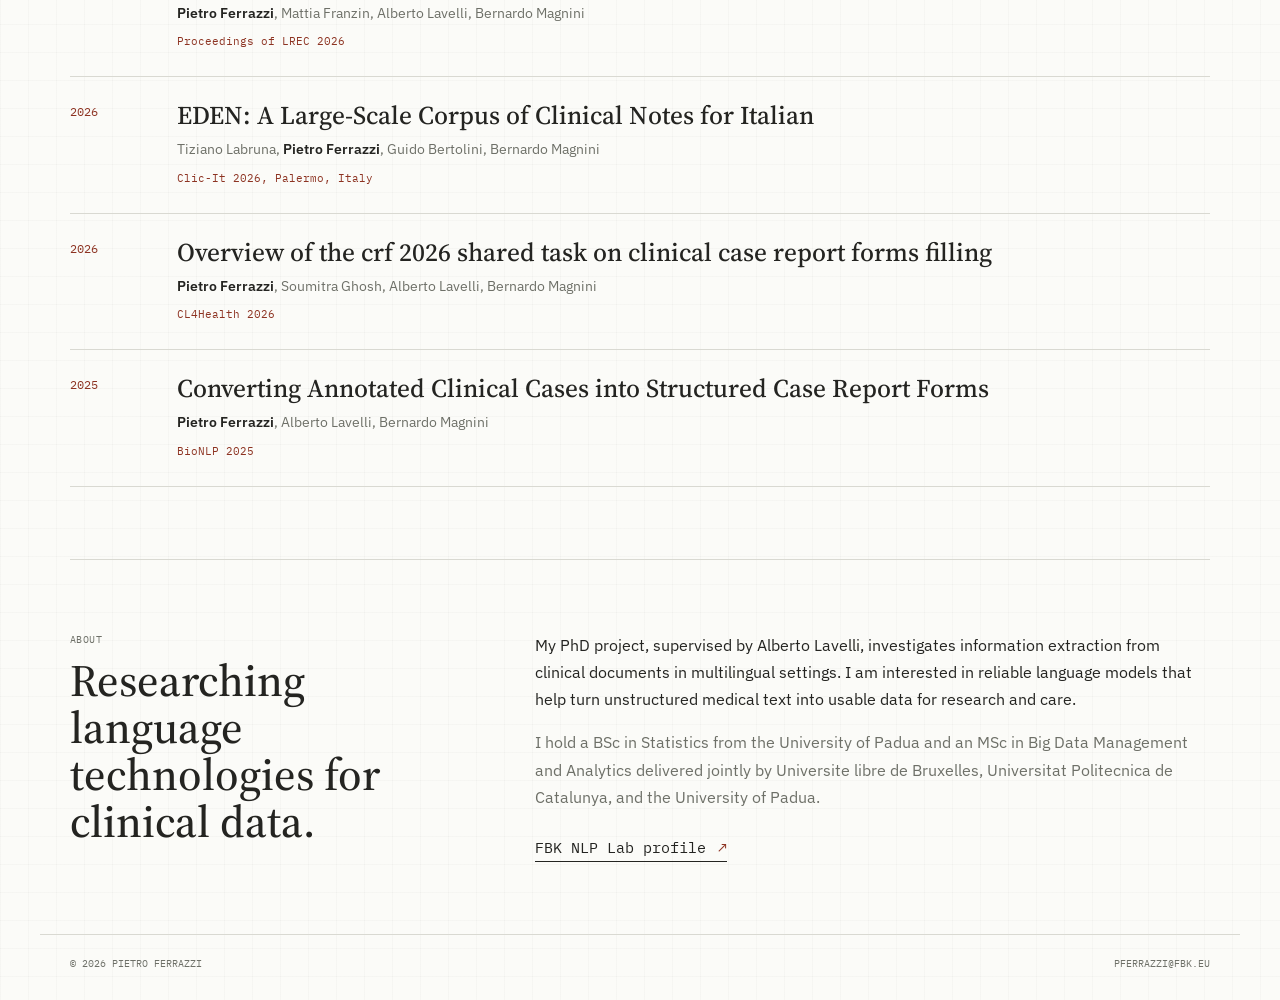
==== commit e9ab9a1e: "typo" ====
--- a/index.html
+++ b/index.html
@@ -77,7 +77,7 @@
             <p class="publication-year">2026</p>
             <div class="publication-body">
               <h3><a href="https://arxiv.org/abs/2512.05658" target="_blank" rel="noreferrer">Multilingual Medical Reasoning for Question Answering with Large Language Models</a></h3>
-              <p><strong>Pietro Ferrazzi</strong>,Aitor Soroa, Rodrigo Agerri</p>
+              <p><strong>Pietro Ferrazzi</strong>, Aitor Soroa, Rodrigo Agerri</p>
               <p class="venue">Proceedings of EMNLP 2026 (Findings), Budapest, Hungary</p>
             </div>
           </li>
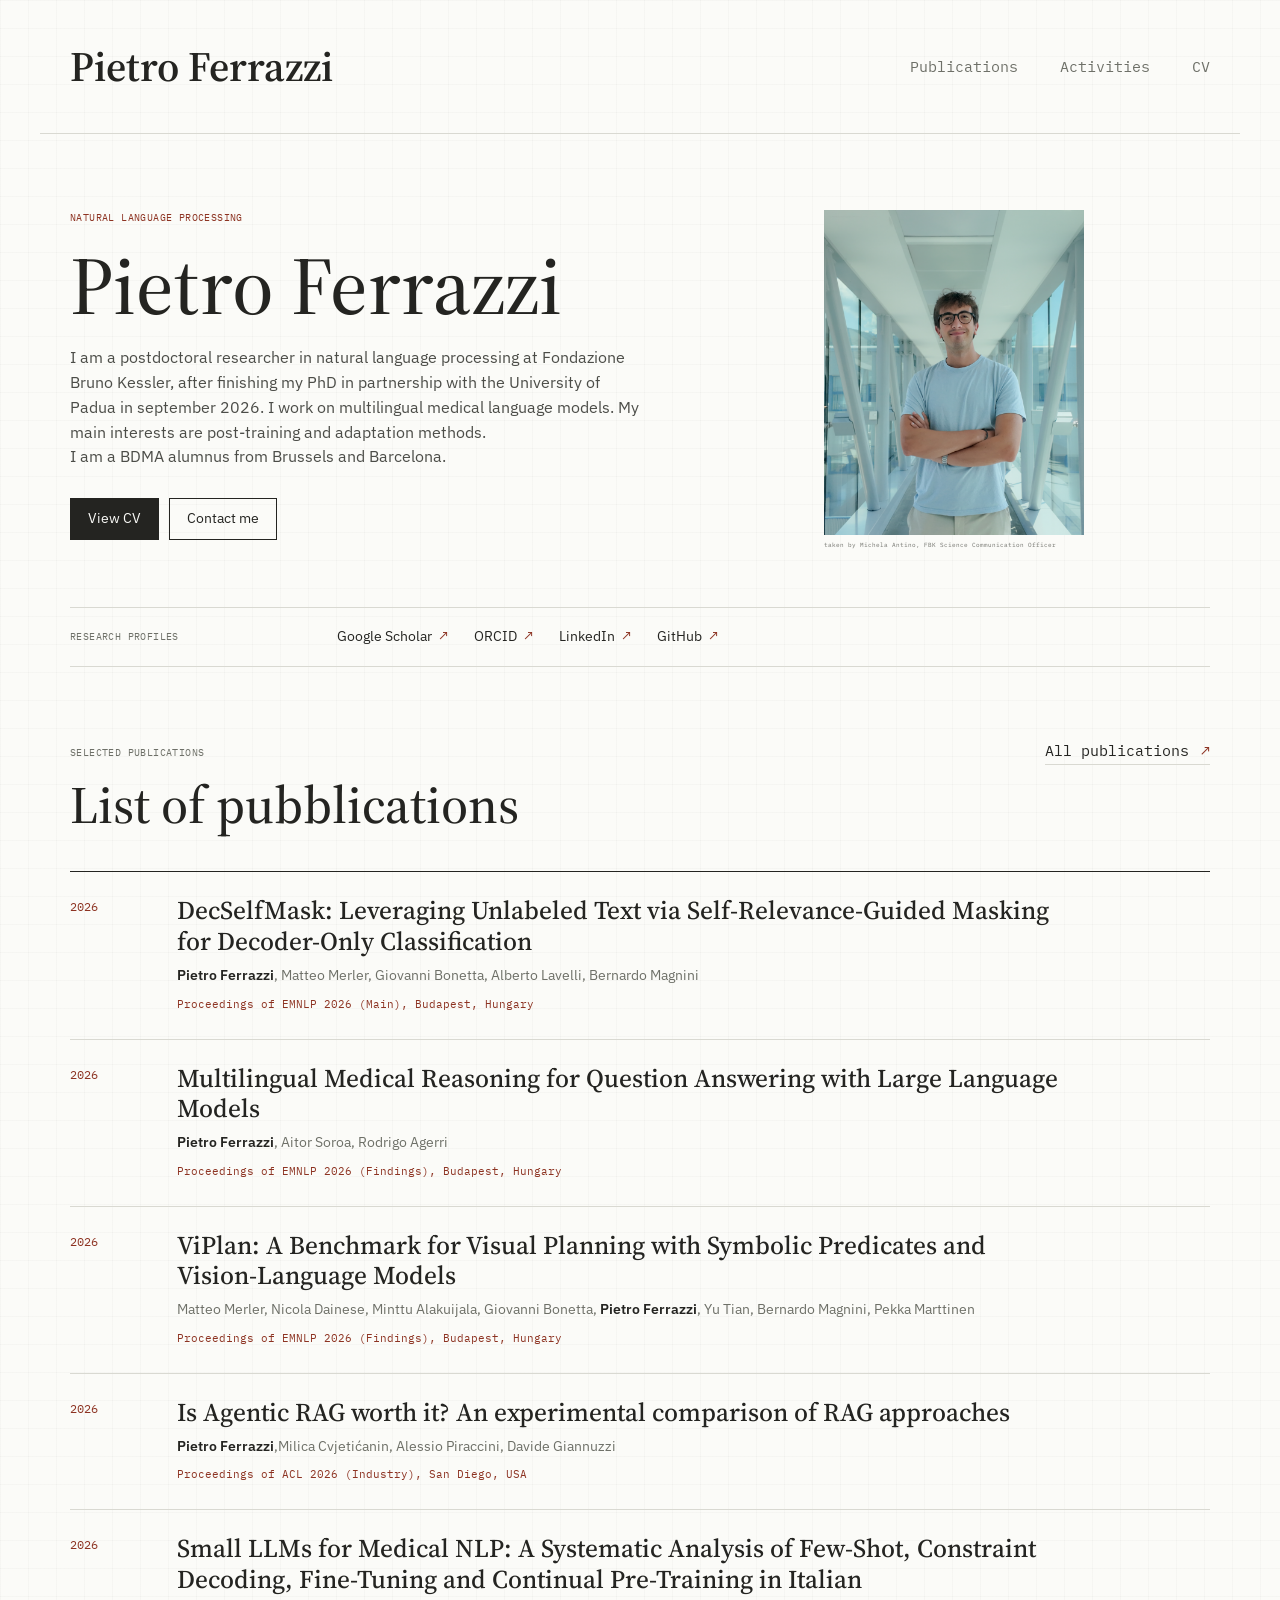
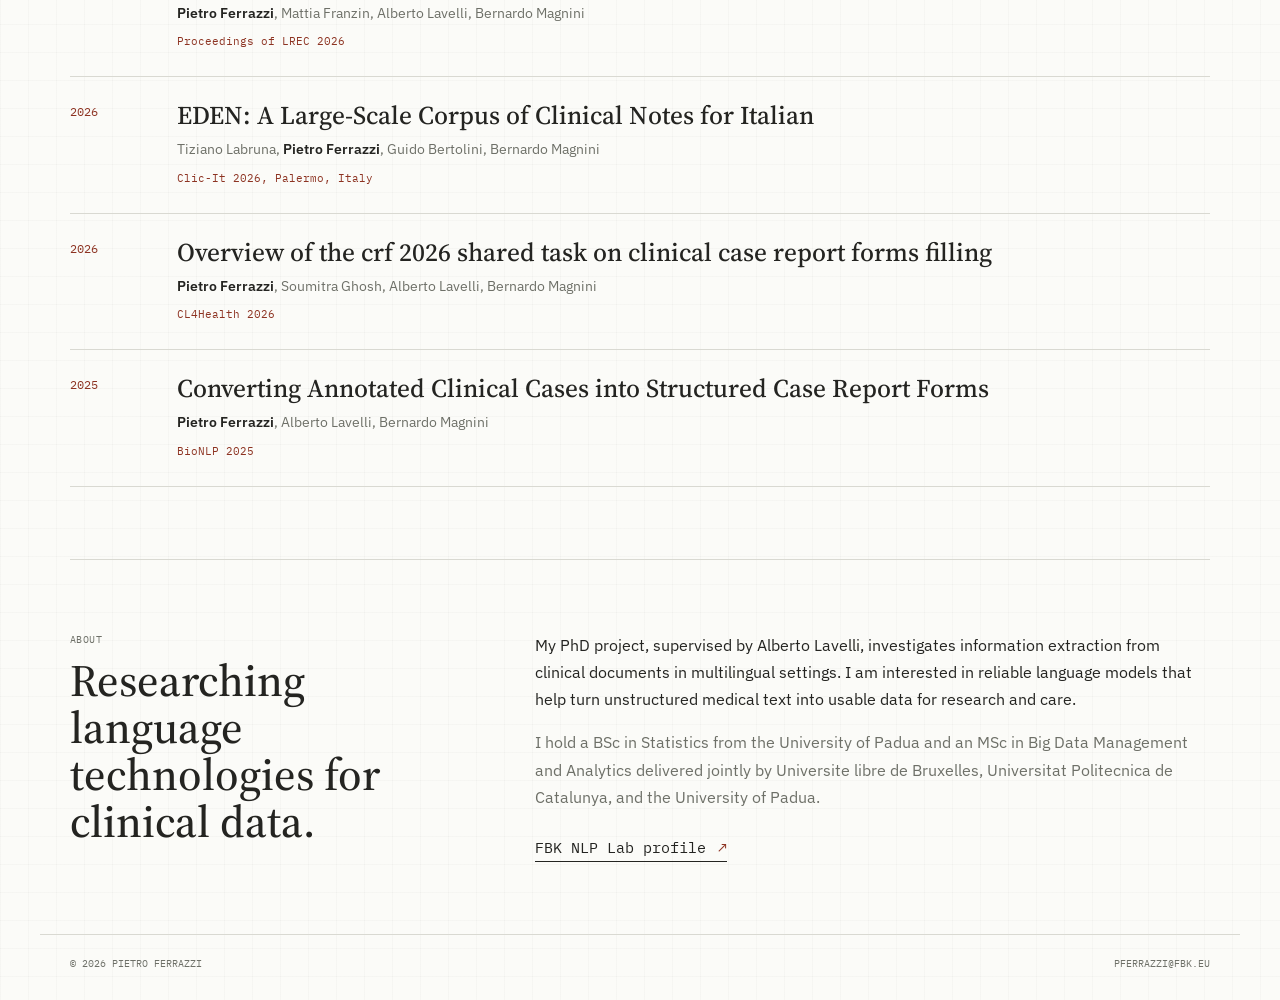
==== commit d0b023f0: "typo" ====
--- a/index.html
+++ b/index.html
@@ -22,7 +22,6 @@
       <a class="site-name" href="#top">Pietro Ferrazzi</a>
       <nav aria-label="Main navigation">
         <a href="#publications">Publications</a>
-        <a href="#about">About</a>
         <a href="activities.html">Activities</a>
         <a href="cv.html">CV</a>
       </nav>
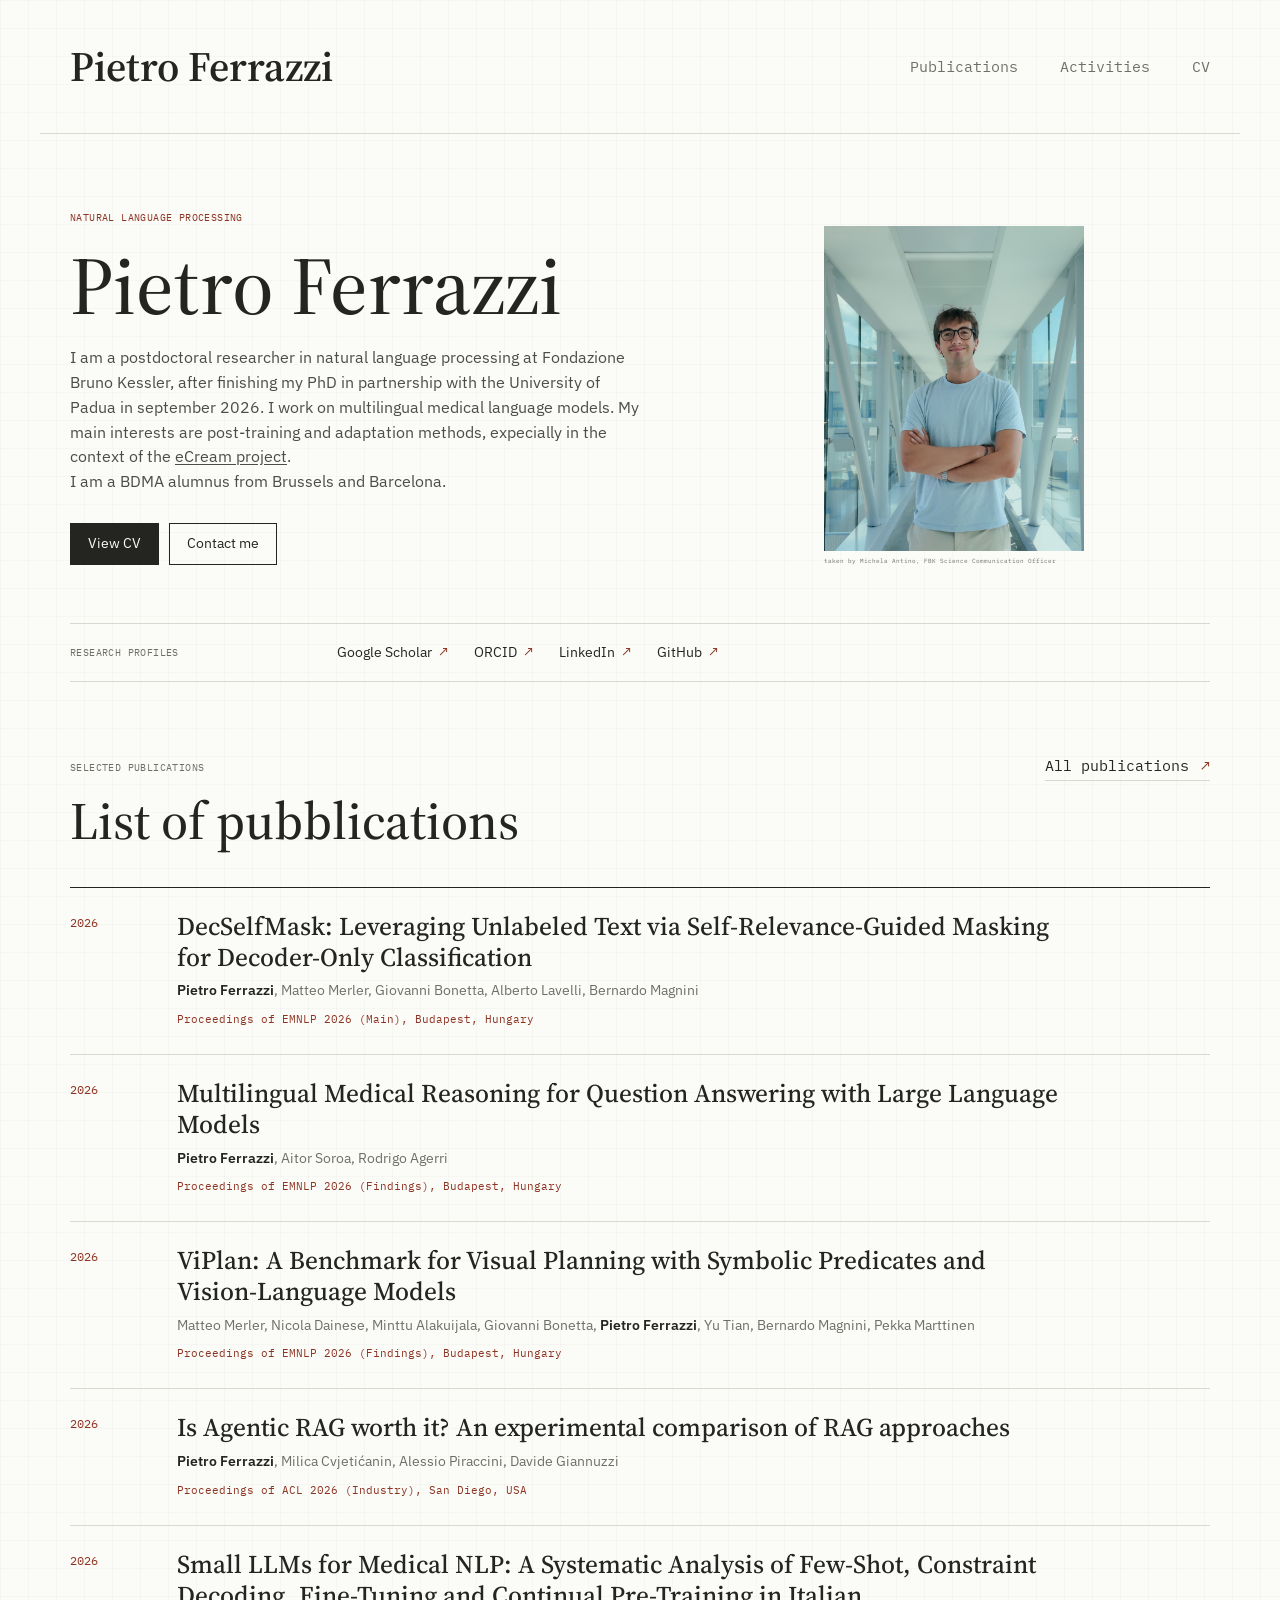
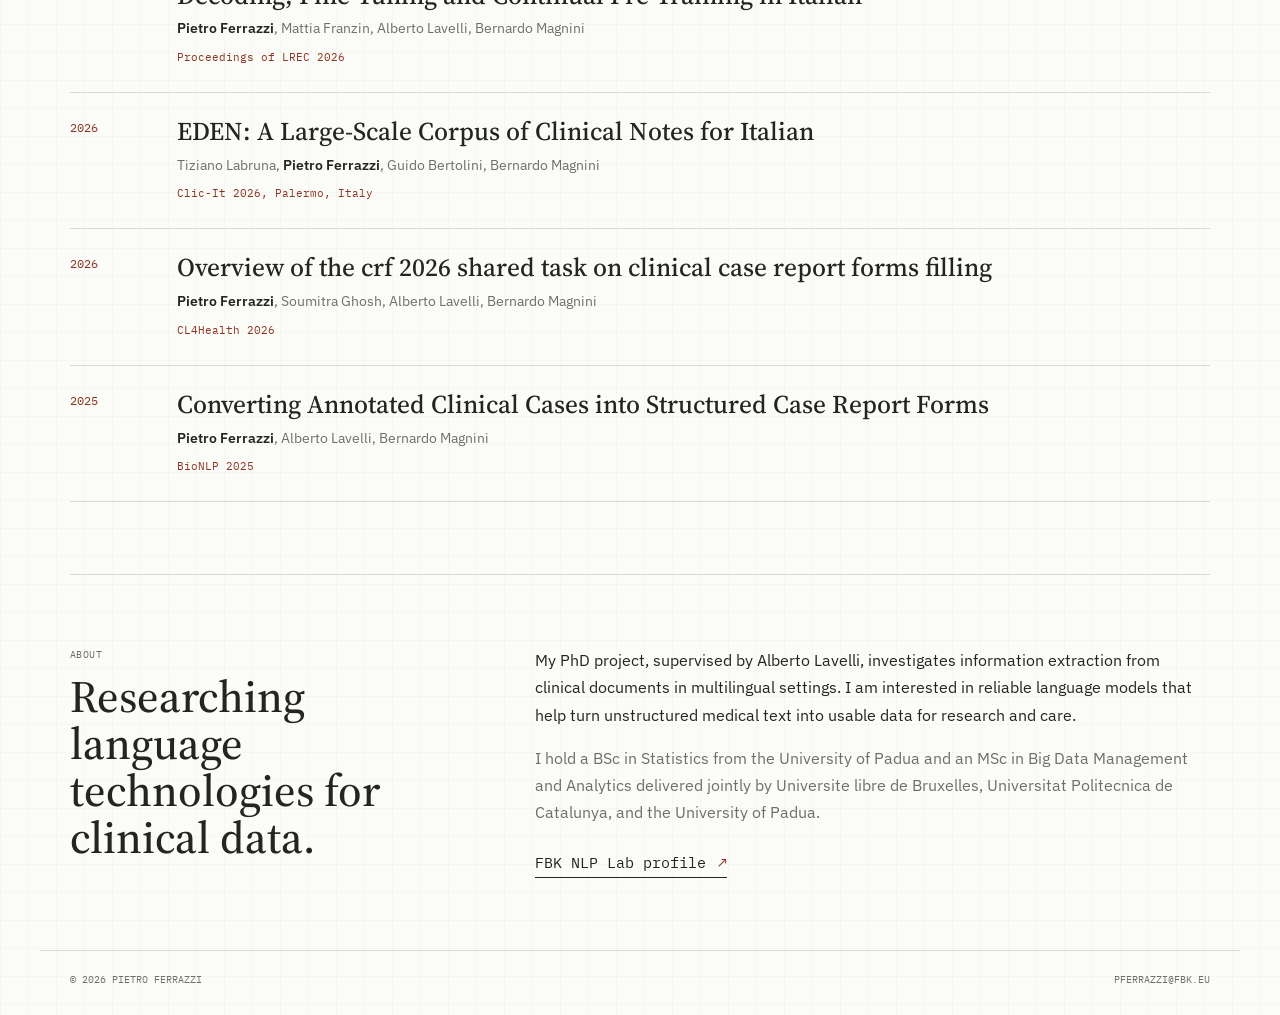
==== commit 5f739b14: "typo" ====
--- a/index.html
+++ b/index.html
@@ -33,7 +33,7 @@
           <p class="kicker">Natural language processing</p>
           <h1 id="page-title">Pietro Ferrazzi</h1>
           <p class="summary">
-            I am a postdoctoral researcher in natural language processing at <a href="https://nlplab.fbk.eu/" target="_blank" rel="noreferrer">Fondazione Bruno Kessler</a>, after finishing my PhD in partnership with the <a href="https://www.unipd.it/" target="_blank" rel="noreferrer">University of Padua</a> in september 2026. I work on multilingual medical language models. My main interests are post-training and adaptation methods. <br>I am a BDMA alumnus from Brussels and Barcelona.
+            I am a postdoctoral researcher in natural language processing at <a href="https://nlplab.fbk.eu/" target="_blank" rel="noreferrer">Fondazione Bruno Kessler</a>, after finishing my PhD in partnership with the <a href="https://www.unipd.it/" target="_blank" rel="noreferrer">University of Padua</a> in september 2026. I work on multilingual medical language models. My main interests are post-training and adaptation methods, expecially in the context of the <a class="inline-link" href="https://ecreamproject.eu/project/" target="_blank" rel="noreferrer">eCream project</a>.<br>I am a BDMA alumnus from Brussels and Barcelona.
           </p>
           <div class="primary-actions">
             <a class="button button-primary" href="cv.html">View CV</a>
@@ -92,7 +92,7 @@
             <p class="publication-year">2026</p>
             <div class="publication-body">
               <h3><a href="https://aclanthology.org/2026.acl-industry.5/" target="_blank" rel="noreferrer">Is Agentic RAG worth it? An experimental comparison of RAG approaches</a></h3>
-              <p><strong>Pietro Ferrazzi</strong>,Milica Cvjetićanin, Alessio Piraccini, Davide Giannuzzi</p>
+              <p><strong>Pietro Ferrazzi</strong>, Milica Cvjetićanin, Alessio Piraccini, Davide Giannuzzi</p>
               <p class="venue">Proceedings of ACL 2026 (Industry), San Diego, USA</p>
             </div>
           </li>
--- a/styles.css
+++ b/styles.css
@@ -24,6 +24,7 @@
 
 a { color: inherit; text-decoration: none; }
 a:focus-visible { outline: 2px solid var(--accent); outline-offset: 4px; }
+.inline-link { text-decoration: underline; text-underline-offset: 2px; }
 h1, h2, h3, p { margin-top: 0; }
 
 .site-header {
